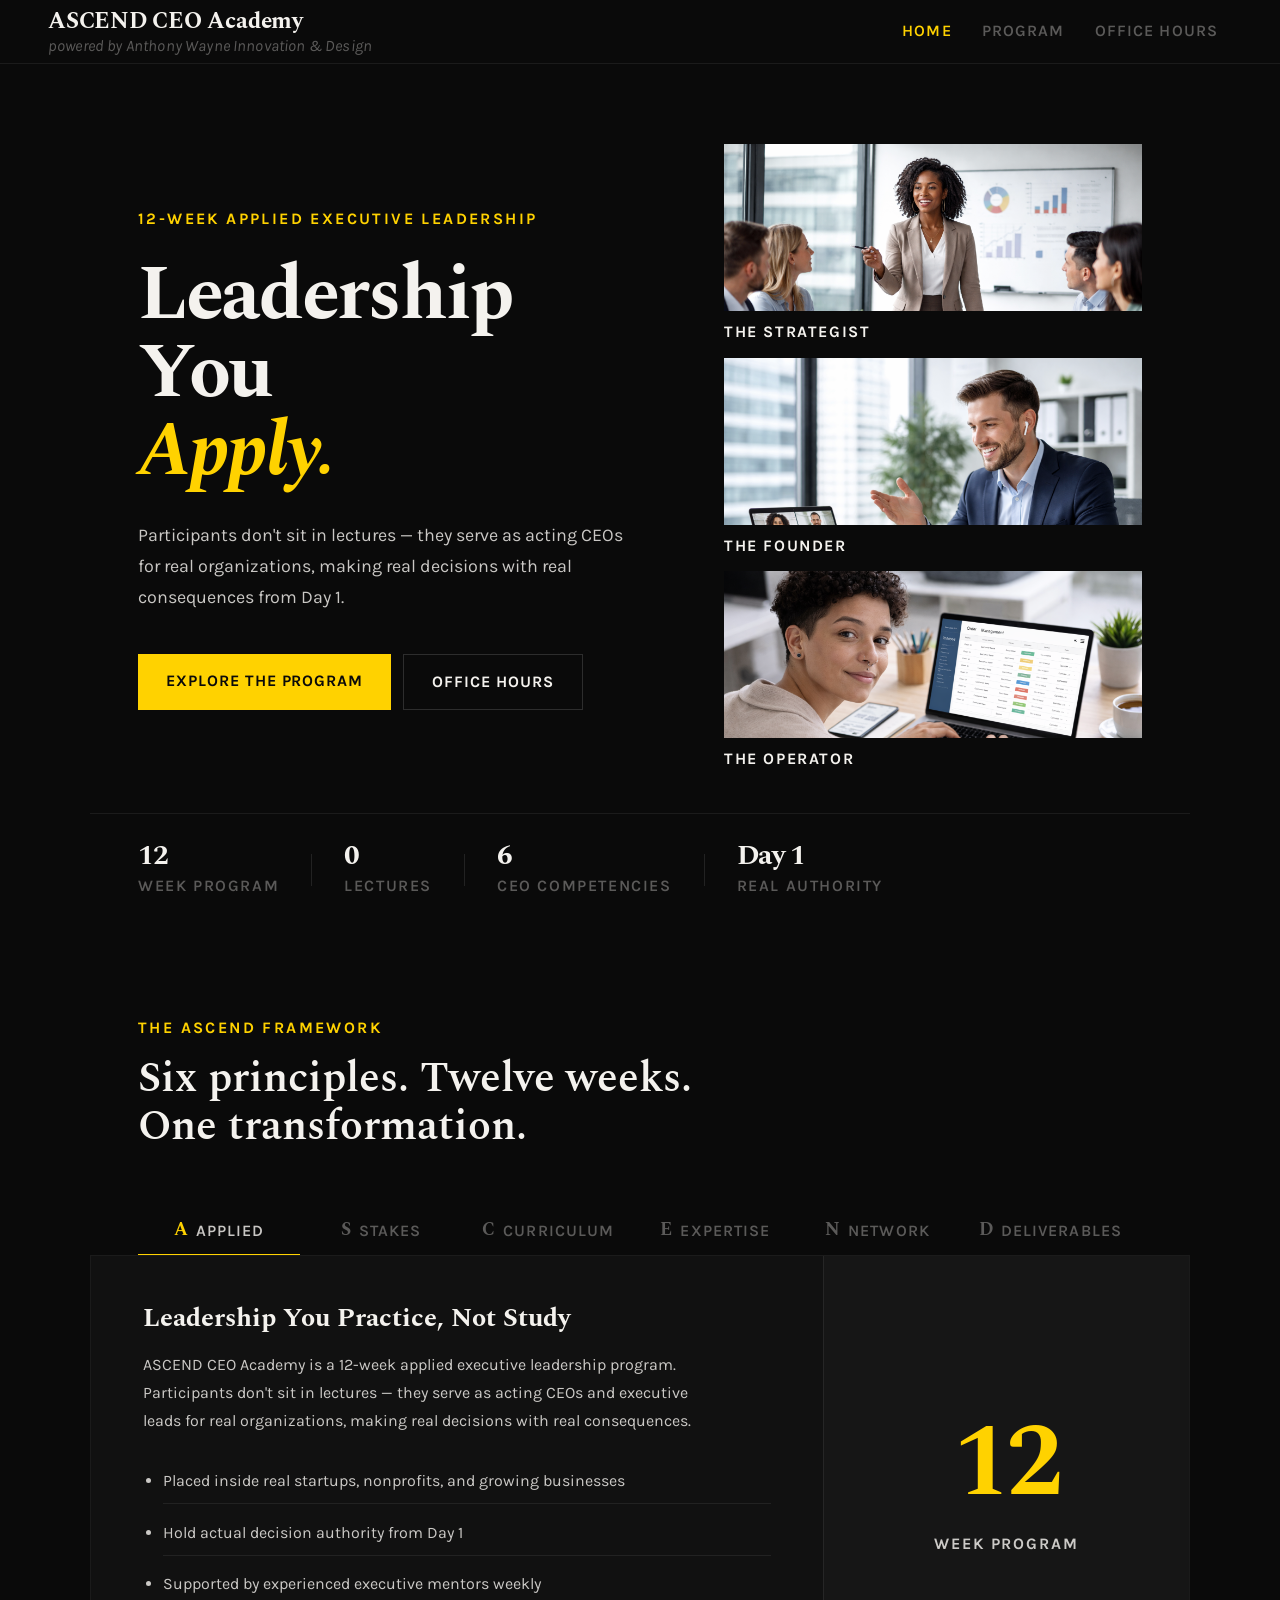
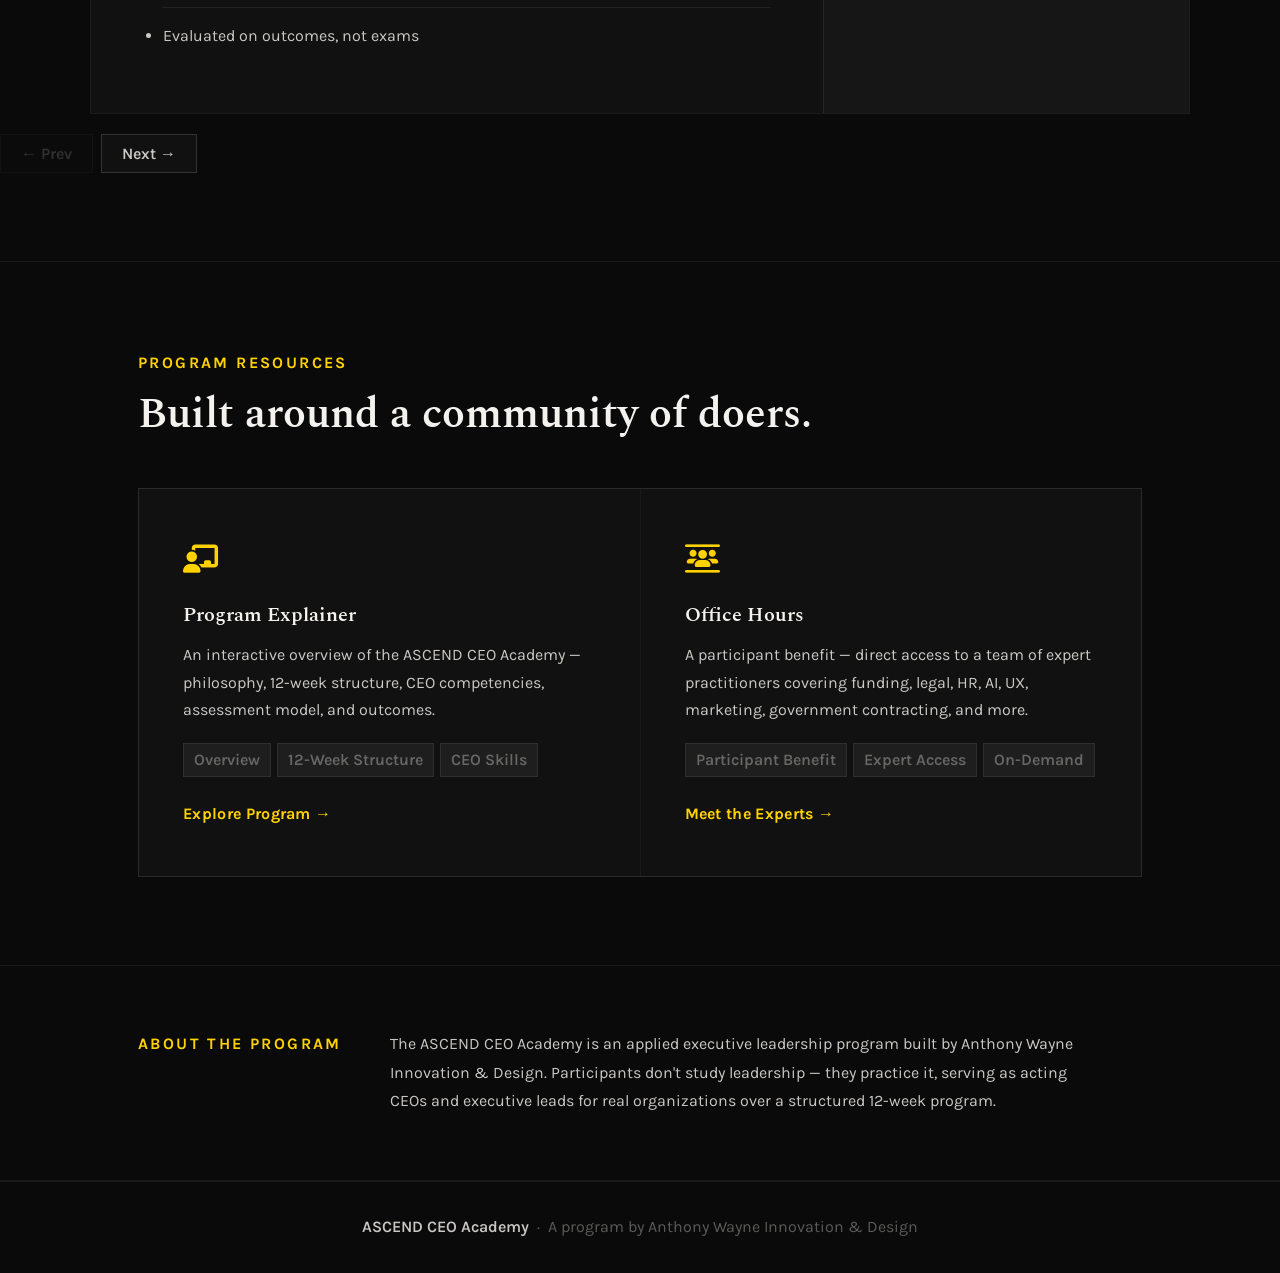
==== index.html @ 3a0d5fa0 "mobile fix" ====
<!DOCTYPE html>
<html lang="en">
<head>
  <meta charset="UTF-8" />
  <meta name="viewport" content="width=device-width, initial-scale=1.0" />
  <title>ASCEND CEO Academy</title>
  <link rel="stylesheet" href="style.css" />
  <link rel="stylesheet" href="https://cdnjs.cloudflare.com/ajax/libs/font-awesome/6.5.0/css/all.min.css" />
</head>
<body>

<header>
  <div class="header-brand">
    <a class="header-logo" href="index.html">ASCEND CEO Academy</a>
    <div class="header-subtitle">powered by Anthony Wayne Innovation &amp; Design</div>
  </div>
  <nav class="header-nav">
    <a href="index.html" class="header-link active">Home</a>
    <a href="CEO Academy Explainer.html" class="header-link">Program</a>
    <a href="CEO Academy Office Hours.html" class="header-link">Office Hours</a>
  </nav>
</header>

<!-- HERO -->
<section class="idx-hero">
  <div class="idx-hero-inner">
    <div class="idx-hero-left">
      <div class="eyebrow">12-Week Applied Executive Leadership</div>
      <h1>Leadership You<br><em>Apply.</em></h1>
      <p class="idx-hero-sub">Participants don't sit in lectures — they serve as acting CEOs for real organizations, making real decisions with real consequences from Day 1.</p>
      <div class="idx-hero-actions">
        <a href="CEO Academy Explainer.html" class="btn-primary">Explore the Program</a>
        <a href="CEO Academy Office Hours.html" class="btn-ghost">Office Hours</a>
      </div>
    </div>
    <div class="idx-hero-right">
      <div class="idx-thumb">
        <!-- local: woman leading meeting -->
        <img src="images/woman-leading-meeting.png" alt="Female CEO leading a meeting" style="object-position: center top;" />
        <span class="idx-thumb-label">The Strategist</span>
      </div>
      <div class="idx-thumb">
        <!-- local: male on conference call -->
        <img src="images/male-conference-call.png" alt="Male CEO on a conference call" style="object-position: center top;" />
        <span class="idx-thumb-label">The Founder</span>
      </div>
      <div class="idx-thumb">
        <!-- local: person working on computer -->
        <img src="images/person-working-on-computer.png" alt="CEO working on computer" style="object-position: center top;" />
        <span class="idx-thumb-label">The Operator</span>
      </div>
    </div>
  </div>
  <div class="idx-hero-stats">
    <div class="idx-stat"><span class="idx-stat-num">12</span><span class="idx-stat-label">Week Program</span></div>
    <div class="idx-stat-div"></div>
    <div class="idx-stat"><span class="idx-stat-num">0</span><span class="idx-stat-label">Lectures</span></div>
    <div class="idx-stat-div"></div>
    <div class="idx-stat"><span class="idx-stat-num">6</span><span class="idx-stat-label">CEO Competencies</span></div>
    <div class="idx-stat-div"></div>
    <div class="idx-stat"><span class="idx-stat-num">Day 1</span><span class="idx-stat-label">Real Authority</span></div>
  </div>
</section>

<!-- ASCEND -->
<section class="idx-ascend">
  <div class="idx-ascend-inner">

    <div class="idx-ascend-header">
      <div class="eyebrow">The ASCEND Framework</div>
      <h2>Six principles. Twelve weeks.<br>One transformation.</h2>
    </div>

  </div><!-- /idx-ascend-inner -->

  <div class="idx-slide-tabs">
    <button class="idx-tab active" onclick="goTo(0)"><span class="idx-tab-letter">A</span><span class="idx-tab-word">Applied</span></button>
    <button class="idx-tab" onclick="goTo(1)"><span class="idx-tab-letter">S</span><span class="idx-tab-word">Stakes</span></button>
    <button class="idx-tab" onclick="goTo(2)"><span class="idx-tab-letter">C</span><span class="idx-tab-word">Curriculum</span></button>
    <button class="idx-tab" onclick="goTo(3)"><span class="idx-tab-letter">E</span><span class="idx-tab-word">Expertise</span></button>
    <button class="idx-tab" onclick="goTo(4)"><span class="idx-tab-letter">N</span><span class="idx-tab-word">Network</span></button>
    <button class="idx-tab" onclick="goTo(5)"><span class="idx-tab-letter">D</span><span class="idx-tab-word">Deliverables</span></button>
  </div>

  <div id="slides">

      <div class="slide">
        <div class="slide-body">
          <div class="slide-text">
            <h3>Leadership You Practice, Not Study</h3>
            <p>ASCEND CEO Academy is a 12-week applied executive leadership program. Participants don't sit in lectures — they serve as acting CEOs and executive leads for real organizations, making real decisions with real consequences.</p>
            <ul>
              <li>Placed inside real startups, nonprofits, and growing businesses</li>
              <li>Hold actual decision authority from Day 1</li>
              <li>Supported by experienced executive mentors weekly</li>
              <li>Evaluated on outcomes, not exams</li>
            </ul>
          </div>
          <div class="slide-callout">
            <div class="slide-big-num">12</div>
            <div class="slide-big-label">Week Program</div>
          </div>
        </div>
      </div>

      <div class="slide">
        <div class="slide-body">
          <div class="slide-text">
            <h3>The Gap Between MBA and the CEO Chair</h3>
            <p>Traditional programs teach frameworks, cases, and analysis. None of that prepares you for the moment you're sitting across from a struggling team member, an unhappy investor, or a decision that has no right answer.</p>
            <ul>
              <li>Case studies don't build judgment — experience does</li>
              <li>Most executives get their first real leadership experience too late</li>
              <li>Simulated authority teaches nothing about accountability</li>
              <li>ASCEND closes the gap with structured, real-world exposure</li>
            </ul>
          </div>
          <div class="slide-callout">
            <div class="slide-big-num">0</div>
            <div class="slide-big-label">Lectures.<br>100% Experience.</div>
          </div>
        </div>
      </div>

      <div class="slide">
        <div class="slide-body">
          <div class="slide-text">
            <h3>Three Phases, One Transformation</h3>
            <p>The program moves participants from preparation through active leadership to final reflection — with a consistent weekly rhythm that converts daily experience into lasting skill.</p>
            <ul>
              <li><strong>Week 1 — Bootcamp:</strong> Mindset reset, team formation, placement prep</li>
              <li><strong>Weeks 2–11 — CEO Placement:</strong> Lead your organization. Reflect every Friday. Meet your mentor every Monday.</li>
              <li><strong>Week 12 — Closing:</strong> Executive portfolio, final presentation, program debrief</li>
            </ul>
          </div>
          <div class="slide-callout">
            <div class="slide-big-num">3</div>
            <div class="slide-big-label">Phases of<br>Leadership</div>
          </div>
        </div>
      </div>

      <div class="slide">
        <div class="slide-body">
          <div class="slide-text">
            <h3>Six CEO Competencies, Built Through Action</h3>
            <p>Participants are coached and evaluated across the six capabilities that define effective executive leadership — none of which can be learned from a textbook alone.</p>
            <ul>
              <li>Strategic thinking &amp; resource allocation</li>
              <li>Decision-making under uncertainty</li>
              <li>Organizational leadership &amp; team building</li>
              <li>Executive communication &amp; presence</li>
              <li>Operational awareness &amp; financial literacy</li>
              <li>Self-leadership, reflection &amp; coachability</li>
            </ul>
          </div>
          <div class="slide-callout">
            <div class="slide-big-num">6</div>
            <div class="slide-big-label">Core CEO<br>Competencies</div>
          </div>
        </div>
      </div>

      <div class="slide">
        <div class="slide-body">
          <div class="slide-text">
            <h3>Every Participant Has an Expert in Their Corner</h3>
            <p>ASCEND pairs every participant with an experienced executive mentor — and backs that with on-demand Office Hours access to a full team of specialists covering funding, legal, HR, AI, government contracting, and more.</p>
            <ul>
              <li>Weekly one-on-one sessions with a dedicated executive mentor</li>
              <li>On-demand Office Hours with specialists across 12+ disciplines</li>
              <li>Mentors guide thinking — they don't run the company for you</li>
              <li>Relationships that extend well beyond the 12-week program</li>
            </ul>
          </div>
          <div class="slide-callout">
            <div class="slide-big-num">12+</div>
            <div class="slide-big-label">Expert<br>Disciplines</div>
          </div>
        </div>
      </div>

      <div class="slide">
        <div class="slide-body">
          <div class="slide-text">
            <h3>Real Experience. Real Proof. Real Network.</h3>
            <p>ASCEND graduates don't leave with a certificate — they leave with a documented record of executive decisions made, outcomes driven, and hard lessons learned from leading under real pressure.</p>
            <ul>
              <li>CEO Leadership Portfolio with documented decisions and outcomes</li>
              <li>Executive presentation: what they inherited, changed, and learned</li>
              <li>For startup-track participants: validated concept and launch roadmap</li>
              <li>A personal leadership framework built from real experience</li>
            </ul>
          </div>
          <div class="slide-callout">
            <div class="slide-big-num">Day 1</div>
            <div class="slide-big-label">Real Authority</div>
          </div>
        </div>
      </div>

    </div>

    <div class="idx-slide-nav">
      <button id="prev-btn" onclick="changeSlide(-1)">← Prev</button>
      <button id="next-btn" onclick="changeSlide(1)">Next →</button>
    </div>

  </div>
</section>

<!-- RESOURCES -->
<section class="idx-resources">
  <div class="idx-resources-inner">

    <div class="idx-resources-header">
      <div class="eyebrow">Program Resources</div>
      <h2>Built around a community of doers.</h2>
    </div>

    <div class="idx-cards">
      <a href="CEO Academy Explainer.html" class="idx-card">
        <div class="idx-card-icon"><i class="fa-solid fa-chalkboard-user"></i></div>
        <h3>Program Explainer</h3>
        <p>An interactive overview of the ASCEND CEO Academy — philosophy, 12-week structure, CEO competencies, assessment model, and outcomes.</p>
        <div class="idx-card-tags">
          <span>Overview</span><span>12-Week Structure</span><span>CEO Skills</span>
        </div>
        <div class="idx-card-cta">Explore Program →</div>
      </a>

      <a href="CEO Academy Office Hours.html" class="idx-card">
        <div class="idx-card-icon"><i class="fa-solid fa-users-between-lines"></i></div>
        <h3>Office Hours</h3>
        <p>A participant benefit — direct access to a team of expert practitioners covering funding, legal, HR, AI, UX, marketing, government contracting, and more.</p>
        <div class="idx-card-tags">
          <span>Participant Benefit</span><span>Expert Access</span><span>On-Demand</span>
        </div>
        <div class="idx-card-cta">Meet the Experts →</div>
      </a>
    </div>

  </div>
</section>

<!-- ABOUT STRIP -->
<section class="idx-about">
  <div class="idx-about-inner">
    <div class="eyebrow">About the Program</div>
    <p>The ASCEND CEO Academy is an applied executive leadership program built by Anthony Wayne Innovation &amp; Design. Participants don't study leadership — they practice it, serving as acting CEOs and executive leads for real organizations over a structured 12-week program.</p>
  </div>
</section>

<footer>
  <strong>ASCEND CEO Academy</strong> &nbsp;·&nbsp; A program by Anthony Wayne Innovation &amp; Design
</footer>

<script>
  var current = 0;
  var slides = document.querySelectorAll('.slide');
  var tabs   = document.querySelectorAll('.idx-tab');

  function goTo(n) {
    slides[current].style.display = 'none';
    tabs[current].classList.remove('active');
    current = n;
    slides[current].style.display = 'block';
    tabs[current].classList.add('active');
    document.getElementById('prev-btn').disabled = current === 0;
    document.getElementById('next-btn').disabled = current === slides.length - 1;
  }

  function changeSlide(dir) {
    var next = current + dir;
    if (next >= 0 && next < slides.length) goTo(next);
  }

  slides.forEach(function(s, i) { s.style.display = i === 0 ? 'block' : 'none'; });
  document.getElementById('prev-btn').disabled = true;

  document.addEventListener('keydown', function(e) {
    if (e.key === 'ArrowRight') changeSlide(1);
    if (e.key === 'ArrowLeft')  changeSlide(-1);
  });
</script>
</body>
</html>
---- style.css ----
@import url('https://fonts.googleapis.com/css2?family=Spectral:ital,wght@0,300;0,400;0,500;0,600;0,700;0,800;1,300;1,400;1,500;1,600;1,700;1,800&family=Karla:ital,wght@0,300;0,400;0,500;0,600;0,700;0,800;1,300;1,400;1,500;1,600;1,700;1,800&display=swap');

/* ─── RESET ─── */
*, *::before, *::after { box-sizing: border-box; margin: 0; padding: 0; }

/* ─── TOKENS ─── */
:root {
  --bg:            #0a0a0a;
  --surface:       #111111;
  --surface-2:     #161616;
  --surface-3:     #1e1e1e;
  --border:        rgba(255,255,255,0.07);
  --border-strong: rgba(255,255,255,0.14);
  --text:          #f4f2ee;
  --text-sec:      rgba(244,242,238,0.82);
  --text-dim:      rgba(244,242,238,0.35);
  --accent:        #FFD200;
  --accent-dim:    rgba(255,210,0,0.12);
  --accent-border: rgba(255,210,0,0.32);
  --max:           1100px;
  --pad:           48px;
}

/* ─── BASE ─── */
html { scroll-behavior: smooth; }

body {
  font-family: 'Karla', sans-serif;
  background: var(--bg);
  color: var(--text);
  font-size: 17px;
  line-height: 1.65;
  -webkit-font-smoothing: antialiased;
}

h1, h2, h3, h4, h5, h6 {
  font-family: 'Spectral', serif;
  font-weight: 600;
  line-height: 1.2;
  color: var(--text);
}

h1 { font-size: clamp(2.4rem, 6vw, 4.5rem); font-weight: 700; }
h2 { font-size: clamp(1.7rem, 3.5vw, 2.6rem); font-weight: 600; }
h3 { font-size: clamp(1rem, 2vw, 1.2rem); font-weight: 600; }

p  { color: var(--text-sec); line-height: 1.75; }
em { font-style: italic; }

a  { color: var(--accent); text-decoration: none; }
a:hover { text-decoration: underline; }

strong { color: var(--text); font-weight: 700; }

ul { padding-left: 1.25rem; }
li { color: var(--text-sec); margin-bottom: 0.4rem; line-height: 1.65; }

hr {
  border: none;
  border-top: 1px solid var(--border);
  margin: 48px 0;
}

/* ─── HEADER ─── */
header {
  background: var(--bg);
  border-bottom: 1px solid var(--border);
  padding: 0 var(--pad);
  height: 64px;
  display: flex;
  align-items: center;
  justify-content: space-between;
  position: sticky;
  top: 0;
  z-index: 100;
  gap: 32px;
}

.header-brand {
  display: flex;
  flex-direction: column;
  gap: 3px;
  text-decoration: none;
}

.header-logo {
  font-family: 'Spectral', serif;
  font-size: 1.45rem;
  font-weight: 700;
  color: var(--text);
  text-decoration: none;
  letter-spacing: -0.01em;
  line-height: 1.1;
}

.header-logo:hover { color: var(--text); text-decoration: none; }

.header-subtitle {
  font-size: 1rem;
  font-weight: 400;
  font-style: italic;
  letter-spacing: 0.01em;
  color: var(--text-dim);
  line-height: 1;
}

.header-nav {
  display: flex;
  align-items: center;
  gap: 2px;
}

.header-link {
  font-family: 'Karla', sans-serif;
  font-size: 1rem;
  font-weight: 600;
  letter-spacing: 0.07em;
  text-transform: uppercase;
  color: var(--text-dim);
  padding: 8px 14px;
  
  text-decoration: none;
  transition: color 0.2s, background 0.2s;
  white-space: nowrap;
}

.header-link:hover { color: var(--text); background: var(--surface); text-decoration: none; }
.header-link.active { color: var(--accent); }

/* ─── PAGE HERO (Explainer) ─── */
.page-hero {
  border-bottom: 1px solid var(--border);
  padding: 80px var(--pad) 72px;
  position: relative;
  overflow: hidden;
}

.page-hero::before {
  content: '';
  position: absolute;
  inset: 0;
  background: radial-gradient(ellipse 60% 80% at 0% 50%, rgba(255,210,0,0.04) 0%, transparent 70%);
  pointer-events: none;
}

.page-hero-inner {
  max-width: var(--max);
  margin: 0 auto;
  position: relative;
  z-index: 1;
}

.page-hero .eyebrow { margin-bottom: 20px; }

.page-hero h1 {
  font-size: clamp(2.6rem, 6vw, 4.8rem);
  font-weight: 700;
  line-height: 1.08;
  margin-bottom: 24px;
  letter-spacing: -0.02em;
}

.page-hero h1 em {
  font-style: italic;
  color: var(--accent);
}

.page-hero .hero-sub {
  font-size: 1.08rem;
  color: var(--text-sec);
  max-width: 580px;
  line-height: 1.75;
  margin-bottom: 48px;
}

.hero-stats {
  display: flex;
  gap: 40px;
  flex-wrap: wrap;
}

.hero-stat {
  display: flex;
  flex-direction: column;
  gap: 4px;
}

.stat-num {
  font-family: 'Spectral', serif;
  font-size: 2.4rem;
  font-weight: 700;
  color: var(--text);
  line-height: 1;
  letter-spacing: -0.02em;
}

.stat-label {
  font-size: 1rem;
  font-weight: 700;
  letter-spacing: 0.1em;
  text-transform: uppercase;
  color: var(--text-dim);
}

/* ─── HERO ─── */
.hero {
  background: var(--bg);
  border-bottom: 1px solid var(--border);
  padding: 100px var(--pad) 80px;
  text-align: center;
  position: relative;
  overflow: hidden;
}

.hero::before {
  content: '';
  position: absolute;
  inset: 0;
  background: radial-gradient(ellipse 70% 50% at 50% 0%, rgba(255,210,0,0.05) 0%, transparent 70%);
  pointer-events: none;
}

.hero h1 span,
header h1 span { color: var(--accent); }

.hero-badge {
  display: inline-block;
  font-size: 1rem;
  font-weight: 700;
  letter-spacing: 0.12em;
  text-transform: uppercase;
  color: var(--accent);
  border: 1px solid var(--accent-border);
  background: var(--accent-dim);
  padding: 6px 18px;
  
  margin-bottom: 32px;
  position: relative;
  z-index: 1;
}

.hero h1 { position: relative; z-index: 1; margin-bottom: 8px; }

.hero > p:not(.hero-sub) {
  font-size: 1rem;
  letter-spacing: 0.14em;
  text-transform: uppercase;
  color: var(--text-dim);
  margin-bottom: 16px;
  position: relative;
  z-index: 1;
}

.hero-sub {
  font-size: 1.1rem;
  color: var(--text-sec);
  max-width: 660px;
  margin: 0 auto;
  line-height: 1.75;
  position: relative;
  z-index: 1;
}

/* ─── INDEX — HERO ─── */
.idx-hero {
  min-height: calc(100vh - 64px);
  background: var(--bg);
  display: flex;
  flex-direction: column;
  overflow: hidden;
}

.idx-hero-inner {
  flex: 1;
  max-width: var(--max);
  margin: 0 auto;
  width: 100%;
  padding: 80px var(--pad) 40px;
  display: grid;
  grid-template-columns: 52% 1fr;
  gap: 64px;
  align-items: center;
}

.idx-hero-left {
  display: flex;
  flex-direction: column;
  justify-content: center;
}

.idx-hero-left .eyebrow { margin-bottom: 24px; }

.idx-hero-left h1 {
  font-size: clamp(2.8rem, 6vw, 5.5rem);
  font-weight: 700;
  line-height: 1.02;
  letter-spacing: -0.03em;
  margin-bottom: 28px;
}

.idx-hero-left h1 em {
  font-style: italic;
  color: var(--accent);
}

.idx-hero-sub {
  font-size: 1.12rem;
  color: var(--text-sec);
  max-width: 500px;
  line-height: 1.75;
  margin-bottom: 40px;
}

.idx-hero-actions {
  display: flex;
  gap: 12px;
  flex-wrap: wrap;
}

/* — Three horizontal stacked thumbnails — */
.idx-hero-right {
  display: flex;
  flex-direction: column;
  gap: 12px;
  justify-content: center;
}

.idx-thumb {
  display: flex;
  flex-direction: column;
  gap: 8px;
  overflow: hidden;
  
}

.idx-thumb img {
  width: 100%;
  aspect-ratio: 5 / 2;
  object-fit: cover;
  object-position: center center;
  
  filter: grayscale(12%);
  display: block;
  transition: filter 0.35s, transform 0.35s;
}

.idx-thumb:hover img {
  filter: grayscale(0%);
  transform: scale(1.025);
}

.idx-thumb-label {
  font-family: 'Karla', sans-serif;
  font-size: 1rem;
  font-weight: 700;
  letter-spacing: 0.1em;
  text-transform: uppercase;
  color: var(--text);
}

.btn-primary {
  display: inline-block;
  font-family: 'Karla', sans-serif;
  font-size: 1rem;
  font-weight: 700;
  letter-spacing: 0.06em;
  text-transform: uppercase;
  background: var(--accent);
  color: #0a0a0a;
  padding: 14px 28px;
  
  text-decoration: none;
  transition: opacity 0.2s, transform 0.2s;
}

.btn-primary:hover { opacity: 0.88; transform: translateY(-1px); text-decoration: none; }

.btn-ghost {
  display: inline-block;
  font-family: 'Karla', sans-serif;
  font-size: 1rem;
  font-weight: 700;
  letter-spacing: 0.06em;
  text-transform: uppercase;
  background: transparent;
  color: var(--text);
  border: 1px solid var(--border-strong);
  padding: 14px 28px;
  
  text-decoration: none;
  transition: border-color 0.2s, color 0.2s;
}

.btn-ghost:hover { border-color: var(--accent-border); color: var(--accent); text-decoration: none; }

.idx-hero-stats {
  max-width: var(--max);
  margin: 0 auto;
  padding: 28px var(--pad);
  width: 100%;
  display: flex;
  align-items: center;
  gap: 32px;
  border-top: 1px solid var(--border);
}

.idx-stat {
  display: flex;
  flex-direction: column;
  gap: 3px;
}

.idx-stat-num {
  font-family: 'Spectral', serif;
  font-size: 1.75rem;
  font-weight: 700;
  color: var(--text);
  line-height: 1;
  letter-spacing: -0.02em;
}

.idx-stat-label {
  font-size: 1rem;
  font-weight: 600;
  letter-spacing: 0.1em;
  text-transform: uppercase;
  color: var(--text-dim);
}

.idx-stat-div {
  width: 1px;
  height: 32px;
  background: rgba(255,255,255,0.1);
  flex-shrink: 0;
}

/* ─── INDEX — ASCEND SECTION ─── */
.idx-ascend {
  border-bottom: 1px solid var(--border);
  padding-bottom: 88px;
}

.idx-ascend-inner {
  max-width: var(--max);
  margin: 0 auto;
  padding: 88px var(--pad) 0;
}

.idx-slide-tabs {
  max-width: var(--max);
  margin: 0 auto;
  padding: 0 var(--pad);
}

.idx-ascend-header {
  margin-bottom: 56px;
}

.idx-ascend-header h2 {
  margin-top: 14px;
  line-height: 1.15;
}

.idx-slide-tabs {
  display: flex;
  border-bottom: 1px solid var(--border);
  margin-bottom: 0;
  overflow-x: auto;
  scrollbar-width: none;
}

.idx-slide-tabs::-webkit-scrollbar { display: none; }

.idx-tab {
  background: none;
  border: none;
  border-bottom: 2px solid transparent;
  margin-bottom: -1px;
  padding: 14px 20px;
  cursor: pointer;
  display: flex;
  align-items: center;
  gap: 8px;
  transition: all 0.2s;
  white-space: nowrap;
  flex: 1;
  justify-content: center;
}

.idx-tab-letter {
  font-family: 'Spectral', serif;
  font-size: 1.15rem;
  font-weight: 700;
  color: var(--text-dim);
  line-height: 1;
  transition: color 0.2s;
}

.idx-tab-word {
  font-family: 'Karla', sans-serif;
  font-size: 1rem;
  font-weight: 600;
  letter-spacing: 0.07em;
  text-transform: uppercase;
  color: var(--text-dim);
  transition: color 0.2s;
}

.idx-tab:hover .idx-tab-letter,
.idx-tab:hover .idx-tab-word { color: var(--text); }

.idx-tab.active { border-bottom-color: var(--accent); }
.idx-tab.active .idx-tab-letter { color: var(--accent); }
.idx-tab.active .idx-tab-word   { color: var(--text-sec); }

#slides { max-width: var(--max); margin: 0 auto; border: 1px solid var(--border); border-top: none; overflow: hidden; }

.slide { display: none; }

.slide-body {
  display: grid;
  grid-template-columns: 2fr 1fr;
  min-height: 320px;
}

.slide-text {
  padding: 48px 52px;
  background: var(--surface);
}

.slide-text h3 {
  font-size: clamp(1.2rem, 2.5vw, 1.6rem);
  margin-bottom: 16px;
  font-weight: 700;
}

.slide-text p {
  font-size: 1rem;
  margin-bottom: 24px;
  max-width: 560px;
  line-height: 1.75;
}

.slide-text ul  { margin: 0; display: flex; flex-direction: column; }
.slide-text li  { font-size: 1rem; padding: 9px 0; border-bottom: 1px solid var(--border); }
.slide-text li:last-child { border-bottom: none; }

.slide-callout {
  background: var(--surface-2);
  border-left: 1px solid var(--border);
  display: flex;
  flex-direction: column;
  align-items: center;
  justify-content: center;
  padding: 40px 32px;
  text-align: center;
}

.slide-big-num {
  font-family: 'Spectral', serif;
  font-size: clamp(4rem, 8vw, 8rem);
  font-weight: 700;
  color: var(--accent);
  line-height: 1;
  letter-spacing: -0.03em;
  margin-bottom: 16px;
}

.slide-big-label {
  font-size: 1rem;
  font-weight: 700;
  letter-spacing: 0.12em;
  text-transform: uppercase;
  color: var(--text-sec);
  line-height: 1.5;
}

.idx-slide-nav {
  display: flex;
  gap: 8px;
  padding: 20px 0 0;
}

.idx-slide-nav button {
  background: var(--surface);
  border: 1px solid var(--border-strong);
  color: var(--text-sec);
  font-family: 'Karla', sans-serif;
  font-size: 1rem;
  font-weight: 600;
  padding: 9px 20px;
  
  cursor: pointer;
  transition: all 0.2s;
}

.idx-slide-nav button:hover:not(:disabled) { border-color: var(--accent-border); color: var(--accent); }
.idx-slide-nav button:disabled { opacity: 0.2; cursor: default; }

/* ─── INDEX — RESOURCES ─── */
.idx-resources { border-bottom: 1px solid var(--border); }

.idx-resources-inner {
  max-width: var(--max);
  margin: 0 auto;
  padding: 88px var(--pad);
}

.idx-resources-header { margin-bottom: 48px; }
.idx-resources-header h2 { margin-top: 14px; }

.idx-cards {
  display: grid;
  grid-template-columns: 1fr 1fr;
  gap: 1px;
  background: var(--border);
  border: 1px solid var(--border);
  overflow: hidden;
}

.idx-card {
  background: var(--surface);
  padding: 48px 44px;
  display: flex;
  flex-direction: column;
  gap: 0;
  text-decoration: none;
  color: var(--text);
  transition: background 0.2s;
}

.idx-card:hover { background: var(--surface-2); text-decoration: none; }

.idx-card-icon { font-size: 1.75rem; margin-bottom: 20px; color: var(--accent); }
.idx-card h3   { font-size: 1.25rem; margin-bottom: 14px; }
.idx-card p    { font-size: 1rem; line-height: 1.7; margin-bottom: 20px; flex: 1; }

.idx-card-tags {
  display: flex;
  flex-wrap: wrap;
  gap: 6px;
  margin-bottom: 24px;
}

.idx-card-tags span {
  font-size: 1rem;
  font-weight: 600;
  padding: 3px 10px;
  background: var(--surface-3);
  border: 1px solid var(--border);
  color: var(--text-dim);
}

.idx-card-cta {
  font-size: 1rem;
  font-weight: 700;
  color: var(--accent);
  letter-spacing: 0.02em;
}

/* ─── INDEX — ABOUT ─── */
.idx-about { border-bottom: 1px solid var(--border); }

.idx-about-inner {
  max-width: var(--max);
  margin: 0 auto;
  padding: 64px var(--pad);
  display: flex;
  align-items: baseline;
  gap: 48px;
}

.idx-about-inner .eyebrow { white-space: nowrap; flex-shrink: 0; }
.idx-about-inner p { font-size: 1rem; max-width: 700px; line-height: 1.8; }

/* ─── MARQUEE ─── */
.marquee-wrap {
  margin-top: 56px;
  overflow: hidden;
  display: flex;
  flex-direction: column;
  gap: 12px;
  position: relative;
  z-index: 1;
}

.marquee-row {
  display: flex;
  gap: 10px;
  width: max-content;
}

.marquee-row.left  { animation: marquee-left  60s linear infinite; }
.marquee-row.right { animation: marquee-right 72s linear infinite; }

@keyframes marquee-left  { from { transform: translateX(0); }    to { transform: translateX(-50%); } }
@keyframes marquee-right { from { transform: translateX(-50%); } to { transform: translateX(0); }    }

.marquee-item {
  display: flex;
  align-items: center;
  gap: 8px;
  background: var(--surface-2);
  border: 1px solid var(--border);
  padding: 8px 18px;
  
  white-space: nowrap;
  font-size: 1rem;
  font-weight: 500;
  color: var(--text-sec);
}

.m-dot {
  width: 6px;
  height: 6px;
  
  background: var(--accent);
  flex-shrink: 0;
  opacity: 0.7;
}

.m-icon { font-size: 1rem; }

/* ─── OFFICE HOURS / EXPLAINER NAV ─── */
.nav {
  position: sticky;
  top: 64px;
  z-index: 90;
  background: rgba(10,10,10,0.95);
  backdrop-filter: blur(16px);
  border-bottom: 1px solid var(--border);
}

.nav-inner {
  max-width: var(--max);
  margin: 0 auto;
  padding: 0 var(--pad);
  display: flex;
  gap: 2px;
  overflow-x: auto;
  scrollbar-width: none;
}

.nav-inner::-webkit-scrollbar { display: none; }

.nav-btn {
  background: none;
  border: none;
  border-bottom: 2px solid transparent;
  color: var(--text-dim);
  font-family: 'Karla', sans-serif;
  font-size: 1rem;
  font-weight: 500;
  padding: 18px 22px;
  cursor: pointer;
  white-space: nowrap;
  transition: color 0.2s, border-color 0.2s;
}

.nav-btn:hover { color: var(--text); }
.nav-btn.active { color: var(--accent); border-bottom-color: var(--accent); }

/* ─── SECTIONS (office hours / explainer) ─── */
.section        { display: none; padding: 88px var(--pad); max-width: var(--max); margin: 0 auto; }
.section.active { display: block; }

.section-header       { max-width: 680px; margin-bottom: 56px; }
.section-header h2    { margin-bottom: 16px; }
.section-header p     { font-size: 1.02rem; }

.eyebrow {
  font-size: 1rem;
  font-weight: 700;
  letter-spacing: 0.15em;
  text-transform: uppercase;
  color: var(--accent);
  margin-bottom: 14px;
}

/* ─── HOW GRID ─── */
.how-grid {
  display: grid;
  grid-template-columns: repeat(auto-fit, minmax(230px, 1fr));
  gap: 1px;
  background: var(--border);
  border: 1px solid var(--border);
  
  overflow: hidden;
  margin-bottom: 80px;
}

.how-card         { background: var(--surface); padding: 40px 36px; }
.how-step         { font-family: 'Spectral', serif; font-size: 4rem; font-weight: 700; color: var(--accent); opacity: 0.25; line-height: 1; margin-bottom: 14px; }
.how-card .icon   { font-size: 1.75rem; margin-bottom: 14px; color: var(--accent); }
.how-card h3      { margin-bottom: 10px; }
.how-card p       { font-size: 1rem; }
.outcomes-grid { grid-template-columns: repeat(3, 1fr); }
.outcomes-grid .how-card .icon { color: var(--accent); }


/* ─── FORMAT ROW ─── */
.format-row {
  display: grid;
  grid-template-columns: 1fr 1fr;
  gap: 1px;
  background: var(--border);
  border: 1px solid var(--border);
  
  overflow: hidden;
  margin-bottom: 48px;
}

.format-box        { background: var(--surface); padding: 40px 36px; }
.format-box h3     { margin-bottom: 12px; }
.format-box > p    { font-size: 1rem; margin-bottom: 20px; }

.tag-row { display: flex; flex-wrap: wrap; gap: 8px; }

.tag {
  font-size: 1rem;
  font-weight: 600;
  padding: 4px 12px;
  
}

.tag.blue  { background: rgba(90,174,255,0.1);  color: #82c4ff; border: 1px solid rgba(90,174,255,0.18); }
.tag.green { background: rgba(74,222,128,0.1);  color: #6ee7a0; border: 1px solid rgba(74,222,128,0.18); }

/* ─── BLOCKQUOTE ─── */
blockquote {
  margin-top: 48px;
  border-left: 2px solid var(--accent);
  padding: 32px 44px;
  background: var(--surface);
}

blockquote p {
  font-family: 'Spectral', serif;
  font-size: 1.25rem;
  font-style: italic;
  color: var(--text);
  line-height: 1.65;
  max-width: 700px;
  margin-bottom: 16px;
}

blockquote cite {
  display: block;
  font-family: 'Karla', sans-serif;
  font-size: 0.85rem;
  font-style: normal;
  font-weight: 600;
  letter-spacing: 0.1em;
  text-transform: uppercase;
  color: var(--text-dim);
}

/* ─── TOPICS FILTER ─── */
.topics-filter {
  display: flex;
  flex-wrap: nowrap;
  gap: 8px;
  margin-bottom: 40px;
  overflow-x: auto;
  padding-bottom: 4px;
}
.topics-filter::-webkit-scrollbar { display: none; }

.filter-btn {
  background: none;
  border: 1px solid var(--border-strong);
  
  color: var(--text-dim);
  font-family: 'Karla', sans-serif;
  font-size: 1rem;
  font-weight: 500;
  padding: 9px 18px;
  cursor: pointer;
  transition: all 0.2s;
}

.filter-btn:hover { border-color: var(--accent-border); color: var(--text); }
.filter-btn.active { background: var(--accent-dim); border-color: var(--accent-border); color: var(--accent); }

/* ─── TOPICS GRID ─── */
.topics-grid {
  display: grid;
  grid-template-columns: repeat(2, 1fr);
  gap: 1px;
  background: var(--border);
  border: 1px solid var(--border);
  overflow: hidden;
}

.topics-grid .topic-card:only-child,
.topics-grid .topic-card:nth-child(odd):last-child,
.topics-grid .topic-card.solo {
  grid-column: 1 / -1;
}

.topic-card        { background: var(--surface); padding: 28px; cursor: pointer; transition: background 0.2s; }
.topic-card:hover  { background: var(--surface-2); }
.topic-card.open   { background: var(--surface-3); }
.topic-card.hidden { display: none; }

.topic-head        { display: flex; align-items: center; gap: 12px; margin-bottom: 10px; }
.topic-icon        { font-size: 1.35rem; color: var(--accent); }
.topic-head h3     { font-size: 1rem; margin: 0; }
.topic-card > p    { font-size: 1rem; }

.topic-examples {
  display: none;
  margin-top: 18px;
  padding-top: 18px;
  border-top: 1px solid var(--border);
}

.topic-card.open .topic-examples { display: block; }

.topic-examples > p {
  font-size: 1rem;
  font-weight: 700;
  letter-spacing: 0.12em;
  text-transform: uppercase;
  color: var(--accent);
  margin-bottom: 10px;
}

.topic-examples li { font-size: 1rem; }

/* ─── TEAM GRID ─── */
.team-grid {
  display: grid;
  grid-template-columns: repeat(auto-fill, minmax(270px, 1fr));
  gap: 1px;
  background: var(--border);
  border: 1px solid var(--border);
  
  overflow: hidden;
}

.member-card       { background: var(--surface); padding: 36px 32px; transition: background 0.2s; }
.member-card:hover { background: var(--surface-2); }

.member-avatar {
  width: 50px;
  height: 50px;
  
  background: var(--surface-3);
  border: 1px solid var(--border-strong);
  display: flex;
  align-items: center;
  justify-content: center;
  font-family: 'Spectral', serif;
  font-size: 1rem;
  font-weight: 700;
  color: var(--text);
  margin-bottom: 18px;
}

.member-card h3  { font-size: 1.02rem; margin-bottom: 4px; }

.member-role {
  font-size: 1rem;
  font-weight: 600;
  color: var(--accent);
  margin-bottom: 12px;
}

.member-card p   { font-size: 1rem; margin-bottom: 16px; }
.member-tags     { display: flex; flex-wrap: wrap; gap: 6px; }

.member-tag {
  font-size: 1rem;
  font-weight: 600;
  padding: 3px 10px;
  background: var(--surface-3);
  border: 1px solid var(--border);
  
  color: var(--text-sec);
}

/* ─── PILOT BANNER ─── */
.pilot-banner {
  display: flex;
  align-items: flex-start;
  gap: 32px;
  background: var(--surface);
  border: 1px solid var(--border);
  border-left: 2px solid var(--accent);
  
  padding: 48px 52px;
  margin-bottom: 80px;
}

.pilot-icon    { font-size: 2.25rem; flex-shrink: 0; margin-top: 4px; color: var(--accent); }
.pilot-text h2 { margin-bottom: 12px; }
.pilot-text p  { font-size: 1rem; }

/* ─── STEPS ─── */
.steps-grid {
  display: flex;
  flex-direction: column;
  gap: 1px;
  background: var(--border);
  border: 1px solid var(--border);
  
  overflow: hidden;
}

.step        { display: flex; align-items: flex-start; gap: 36px; background: var(--surface); padding: 36px 44px; transition: background 0.2s; }
.step:hover  { background: var(--surface-2); }
.step-num    { font-family: 'Spectral', serif; font-size: 2.25rem; font-weight: 700; color: var(--accent); opacity: 1; line-height: 1; min-width: 36px; flex-shrink: 0; }
.step h3     { margin-bottom: 8px; font-size: 1.02rem; }
.step p      { font-size: 1rem; }

/* ─── FAQ ─── */
.faq-item                 { border-bottom: 1px solid var(--border); cursor: pointer; }
.faq-item:first-of-type   { border-top: 1px solid var(--border); }

.faq-q {
  display: flex;
  justify-content: space-between;
  align-items: center;
  padding: 24px 0;
  font-family: 'Spectral', serif;
  font-size: 1.05rem;
  font-weight: 500;
  color: var(--text);
  gap: 20px;
  transition: color 0.2s;
}

.faq-item:hover .faq-q,
.faq-item.open  .faq-q    { color: var(--accent); }

.faq-arrow {
  color: var(--text-dim);
  font-size: 1.1rem;
  flex-shrink: 0;
  transition: transform 0.25s;
}

.faq-item.open .faq-arrow { transform: rotate(180deg); color: var(--accent); }

.faq-a {
  display: none;
  padding: 0 0 24px;
  font-size: 1rem;
  max-width: 740px;
  line-height: 1.8;
}

.faq-item.open .faq-a { display: block; }

/* ─── EXPLAINER — PRINCIPLES ─── */
.principle               { border-bottom: 1px solid var(--border); cursor: pointer; padding: 22px 0; }
.principle:first-of-type { border-top: 1px solid var(--border); }
.principle h3            { color: var(--text-sec); font-size: 1.02rem; font-weight: 500; transition: color 0.2s; }
.principle:hover h3,
.principle.open   h3     { color: var(--accent); }

.principle-body {
  display: none;
  padding: 12px 0 6px;
  font-size: 1rem;
  max-width: 680px;
}

.principle.open .principle-body { display: block; }

/* ─── EXPLAINER — PHASES ─── */
.phase-tabs {
  display: flex;
  flex-wrap: wrap;
  gap: 6px;
  margin-bottom: 28px;
}

.phase-tab {
  background: var(--surface);
  border: 1px solid var(--border-strong);
  color: var(--text-dim);
  font-family: 'Karla', sans-serif;
  font-size: 1rem;
  font-weight: 500;
  padding: 10px 18px;
  
  cursor: pointer;
  transition: all 0.2s;
}

.phase-tab:hover  { border-color: var(--accent-border); color: var(--text); }
.phase-tab.active { background: var(--accent-dim); border-color: var(--accent-border); color: var(--accent); }

.phase        { display: none; }
.phase.active { display: block; }

/* ─── EXPLAINER — SKILLS ─── */
.skill-item              { border-bottom: 1px solid var(--border); cursor: pointer; padding: 20px 0; }
.skill-item:first-of-type{ border-top: 1px solid var(--border); }
.skill-item:hover h3,
.skill-item.open  h3     { color: var(--accent); }

.skill-body {
  display: none;
  padding: 12px 0 4px;
  font-size: 1rem;
  max-width: 680px;
}

.skill-item.open .skill-body { display: block; }

/* ─── COMPARISON TABLE ─── */
table { width: 100%; border-collapse: collapse; font-size: 1rem; }

th {
  font-family: 'Spectral', serif;
  font-weight: 600;
  text-align: left;
  padding: 16px 20px;
  border-bottom: 1px solid var(--border-strong);
  color: var(--text);
  background: var(--surface);
}

td {
  padding: 14px 20px;
  border-bottom: 1px solid var(--border);
  color: var(--text-sec);
  vertical-align: top;
  background: var(--bg);
}

tr:hover td { background: var(--surface); }

/* ─── FOOTER ─── */
footer {
  border-top: 1px solid var(--border);
  padding: 32px var(--pad);
  text-align: center;
  font-size: 1rem;
  color: var(--text-dim);
}

footer strong { color: var(--text-sec); font-weight: 600; }

/* ─── UTILITY ─── */
.hidden { display: none !important; }

/* ─── SCROLLBAR ─── */
::-webkit-scrollbar { width: 5px; height: 5px; }
::-webkit-scrollbar-track { background: var(--bg); }
::-webkit-scrollbar-thumb { background: var(--border-strong);  }
::-webkit-scrollbar-thumb:hover { background: rgba(255,255,255,0.2); }

/* ─── RESPONSIVE ─── */
@media (max-width: 768px) {
  :root { --pad: 20px; }

  /* Header */
  header { height: auto; padding: 12px var(--pad); }
  .header-subtitle { display: none; }
  .header-nav { gap: 0; }
  .header-link { padding: 6px 10px; font-size: 0.95rem; }

  /* Hero — hide image thumbnails, single column */
  .idx-hero-inner { grid-template-columns: 1fr; }
  .idx-hero-right { display: none; }
  .idx-hero-sub   { display: none; }
  .hero-sub       { font-size: 1rem; }

  /* Marquee — single row */
  .marquee-wrap   { gap: 8px; }
  .marquee-row.right { display: none; }

  /* Section headers */
  .section-header p { font-size: 1rem; }
  .section { padding: 56px var(--pad); }

  /* ASCEND slide: single column */
  .slide-body { grid-template-columns: 1fr; }
  .slide-callout { border-left: none; border-top: 1px solid var(--border); }
  .slide-text { padding: 32px var(--pad); }
  .slide-big-num { font-size: 3.5rem; }
  .idx-tab-word { display: none; }
  .idx-tab { padding: 12px 10px; }

  /* Grids → single column */
  .how-grid       { grid-template-columns: 1fr; }
  .outcomes-grid  { grid-template-columns: 1fr; }
  .topics-grid    { grid-template-columns: 1fr; }
  .topics-grid .topic-card.solo { grid-column: 1; }
  .steps-grid     { grid-template-columns: 1fr; }
  .format-row     { grid-template-columns: 1fr; }
  .idx-cards      { grid-template-columns: 1fr; }

  /* Other components */
  .pilot-banner { flex-direction: column; padding: 32px var(--pad); gap: 20px; }
  .step         { padding: 24px var(--pad); gap: 16px; }
  .how-card     { padding: 28px 24px; }
  blockquote    { padding: 24px var(--pad); }
}
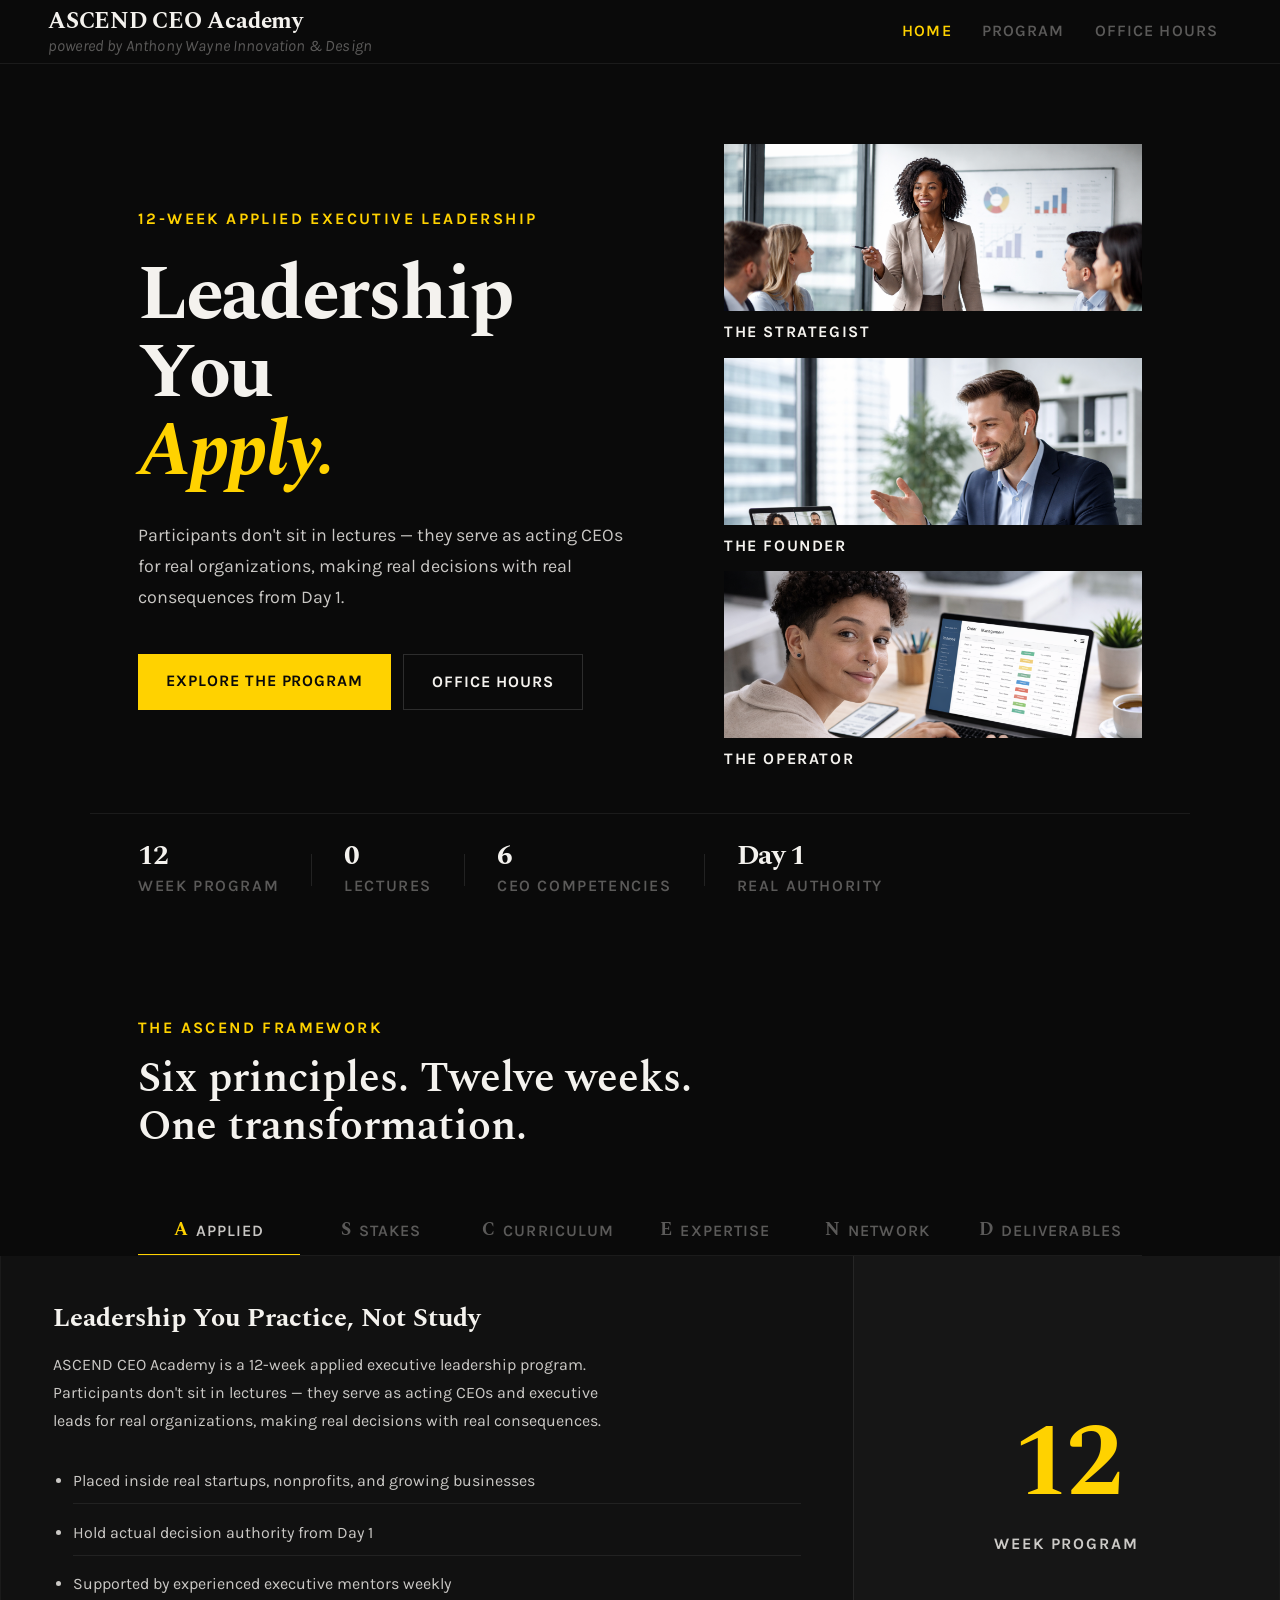
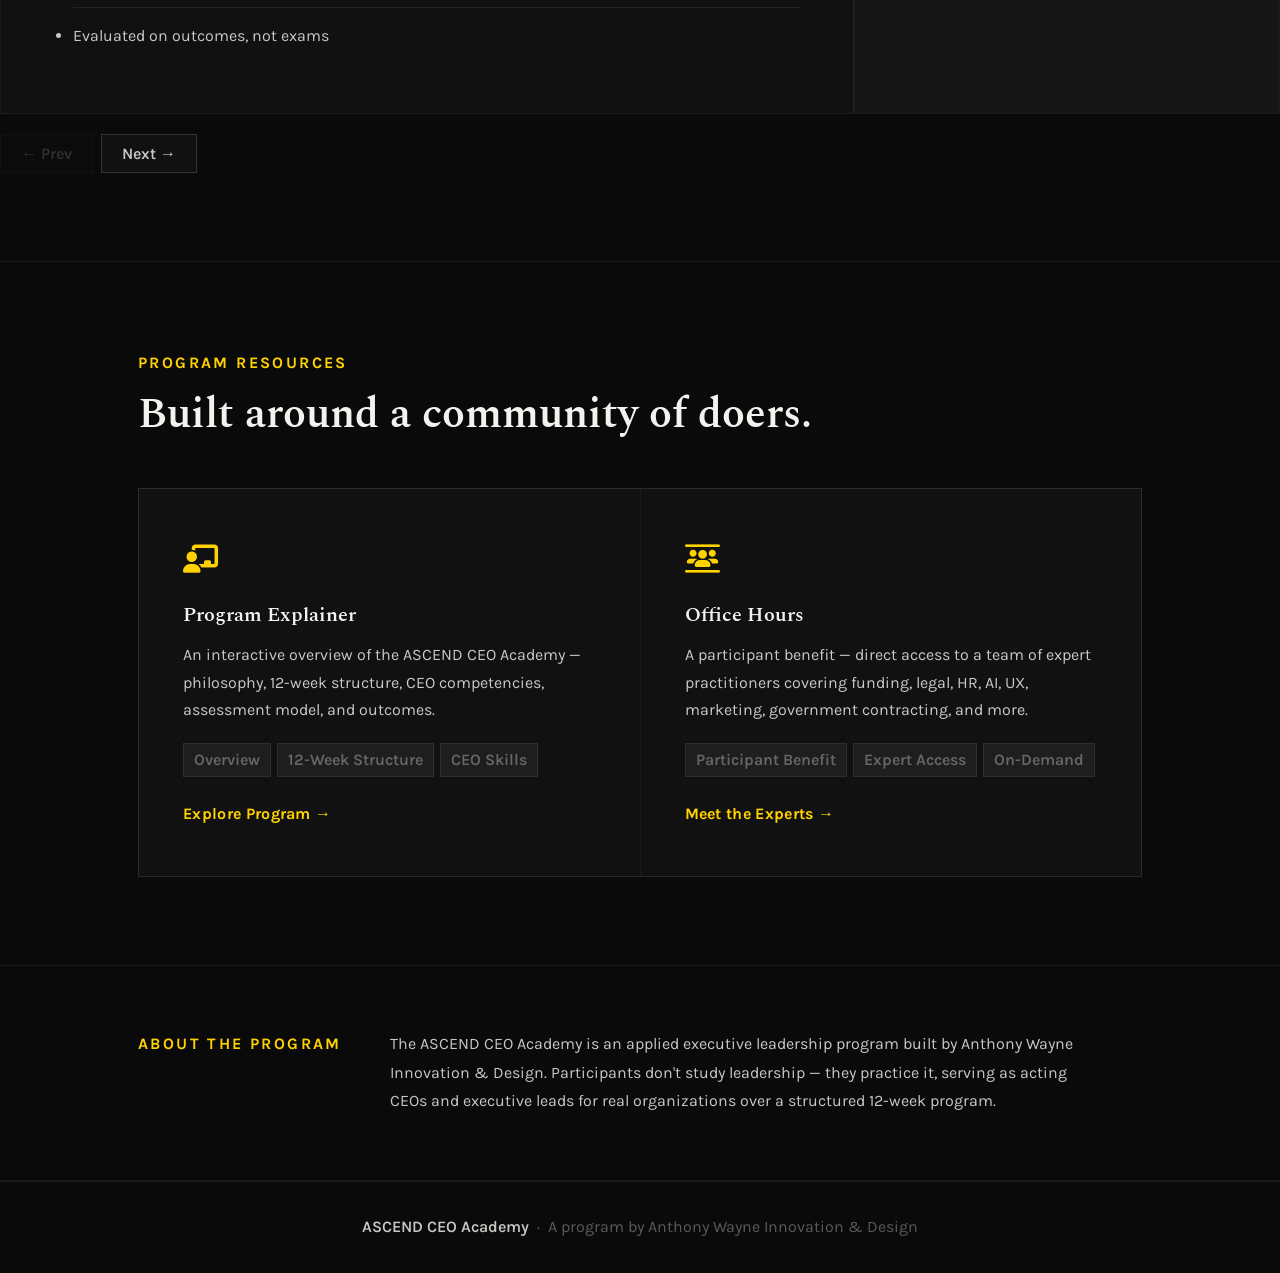
==== commit ebd78ab7: "mobil fix" ====
--- a/index.html
+++ b/index.html
@@ -71,16 +71,16 @@
       <h2>Six principles. Twelve weeks.<br>One transformation.</h2>
     </div>
 
+    <div class="idx-slide-tabs">
+      <button class="idx-tab active" onclick="goTo(0)"><span class="idx-tab-letter">A</span><span class="idx-tab-word">Applied</span></button>
+      <button class="idx-tab" onclick="goTo(1)"><span class="idx-tab-letter">S</span><span class="idx-tab-word">Stakes</span></button>
+      <button class="idx-tab" onclick="goTo(2)"><span class="idx-tab-letter">C</span><span class="idx-tab-word">Curriculum</span></button>
+      <button class="idx-tab" onclick="goTo(3)"><span class="idx-tab-letter">E</span><span class="idx-tab-word">Expertise</span></button>
+      <button class="idx-tab" onclick="goTo(4)"><span class="idx-tab-letter">N</span><span class="idx-tab-word">Network</span></button>
+      <button class="idx-tab" onclick="goTo(5)"><span class="idx-tab-letter">D</span><span class="idx-tab-word">Deliverables</span></button>
+    </div>
+
   </div><!-- /idx-ascend-inner -->
-
-  <div class="idx-slide-tabs">
-    <button class="idx-tab active" onclick="goTo(0)"><span class="idx-tab-letter">A</span><span class="idx-tab-word">Applied</span></button>
-    <button class="idx-tab" onclick="goTo(1)"><span class="idx-tab-letter">S</span><span class="idx-tab-word">Stakes</span></button>
-    <button class="idx-tab" onclick="goTo(2)"><span class="idx-tab-letter">C</span><span class="idx-tab-word">Curriculum</span></button>
-    <button class="idx-tab" onclick="goTo(3)"><span class="idx-tab-letter">E</span><span class="idx-tab-word">Expertise</span></button>
-    <button class="idx-tab" onclick="goTo(4)"><span class="idx-tab-letter">N</span><span class="idx-tab-word">Network</span></button>
-    <button class="idx-tab" onclick="goTo(5)"><span class="idx-tab-letter">D</span><span class="idx-tab-word">Deliverables</span></button>
-  </div>
 
   <div id="slides">
 
--- a/style.css
+++ b/style.css
@@ -446,12 +446,6 @@
   padding: 88px var(--pad) 0;
 }
 
-.idx-slide-tabs {
-  max-width: var(--max);
-  margin: 0 auto;
-  padding: 0 var(--pad);
-}
-
 .idx-ascend-header {
   margin-bottom: 56px;
 }
@@ -513,7 +507,7 @@
 .idx-tab.active .idx-tab-letter { color: var(--accent); }
 .idx-tab.active .idx-tab-word   { color: var(--text-sec); }
 
-#slides { max-width: var(--max); margin: 0 auto; border: 1px solid var(--border); border-top: none; overflow: hidden; }
+#slides { border: 1px solid var(--border); border-top: none; overflow: hidden; }
 
 .slide { display: none; }
 
@@ -1158,46 +1152,65 @@
 @media (max-width: 768px) {
   :root { --pad: 20px; }
 
-  /* Header */
+  /* ── Header ── */
   header { height: auto; padding: 12px var(--pad); }
   .header-subtitle { display: none; }
   .header-nav { gap: 0; }
   .header-link { padding: 6px 10px; font-size: 0.95rem; }
 
-  /* Hero — hide image thumbnails, single column */
-  .idx-hero-inner { grid-template-columns: 1fr; }
+  /* ── Index hero ── */
+  .idx-hero { min-height: auto; }
+  .idx-hero-inner { grid-template-columns: 1fr; gap: 0; padding: 56px var(--pad) 32px; }
   .idx-hero-right { display: none; }
-  .idx-hero-sub   { display: none; }
-  .hero-sub       { font-size: 1rem; }
-
-  /* Marquee — single row */
+  .idx-hero-sub   { font-size: 1rem; margin-bottom: 28px; }
+  .idx-hero-stats { flex-wrap: wrap; gap: 20px; padding: 20px var(--pad); }
+
+  /* ── Page hero (Explainer / Office Hours) ── */
+  .page-hero { padding: 56px var(--pad) 40px; }
+  .hero-sub  { font-size: 1rem; }
   .marquee-wrap   { gap: 8px; }
   .marquee-row.right { display: none; }
 
-  /* Section headers */
+  /* ── Nav tabs ── */
+  .nav-inner { padding: 0 var(--pad); }
+  .nav-btn   { padding: 12px 14px; font-size: 0.9rem; }
+
+  /* ── Sections ── */
+  .section { padding: 48px var(--pad); }
+  .section-header { margin-bottom: 32px; }
   .section-header p { font-size: 1rem; }
-  .section { padding: 56px var(--pad); }
-
-  /* ASCEND slide: single column */
-  .slide-body { grid-template-columns: 1fr; }
-  .slide-callout { border-left: none; border-top: 1px solid var(--border); }
-  .slide-text { padding: 32px var(--pad); }
-  .slide-big-num { font-size: 3.5rem; }
+
+  /* ── ASCEND slides ── */
+  .idx-ascend { padding-bottom: 48px; }
+  .idx-ascend-inner { padding: 48px var(--pad) 0; }
   .idx-tab-word { display: none; }
   .idx-tab { padding: 12px 10px; }
-
-  /* Grids → single column */
+  .slide-body { grid-template-columns: 1fr; }
+  .slide-text { padding: 28px var(--pad); }
+  .slide-callout { border-left: none; border-top: 1px solid var(--border); padding: 28px var(--pad); }
+  .slide-big-num { font-size: 3.5rem; }
+  .idx-slide-nav { padding: 16px var(--pad); }
+
+  /* ── Grids → single column ── */
   .how-grid       { grid-template-columns: 1fr; }
   .outcomes-grid  { grid-template-columns: 1fr; }
   .topics-grid    { grid-template-columns: 1fr; }
   .topics-grid .topic-card.solo { grid-column: 1; }
+  .team-grid      { grid-template-columns: 1fr; }
   .steps-grid     { grid-template-columns: 1fr; }
   .format-row     { grid-template-columns: 1fr; }
   .idx-cards      { grid-template-columns: 1fr; }
 
-  /* Other components */
-  .pilot-banner { flex-direction: column; padding: 32px var(--pad); gap: 20px; }
+  /* ── Cards & components ── */
+  .how-card     { padding: 28px var(--pad); }
+  .format-box   { padding: 28px var(--pad); }
+  .member-card  { padding: 28px var(--pad); }
+  .idx-card     { padding: 32px var(--pad); }
+  .topic-card   { padding: 20px var(--pad); }
   .step         { padding: 24px var(--pad); gap: 16px; }
-  .how-card     { padding: 28px 24px; }
+  .step-num     { font-size: 1.5rem; min-width: 28px; }
   blockquote    { padding: 24px var(--pad); }
-}
+
+  /* ── Pilot banner ── */
+  .pilot-banner { flex-direction: column; padding: 28px var(--pad); gap: 16px; }
+}
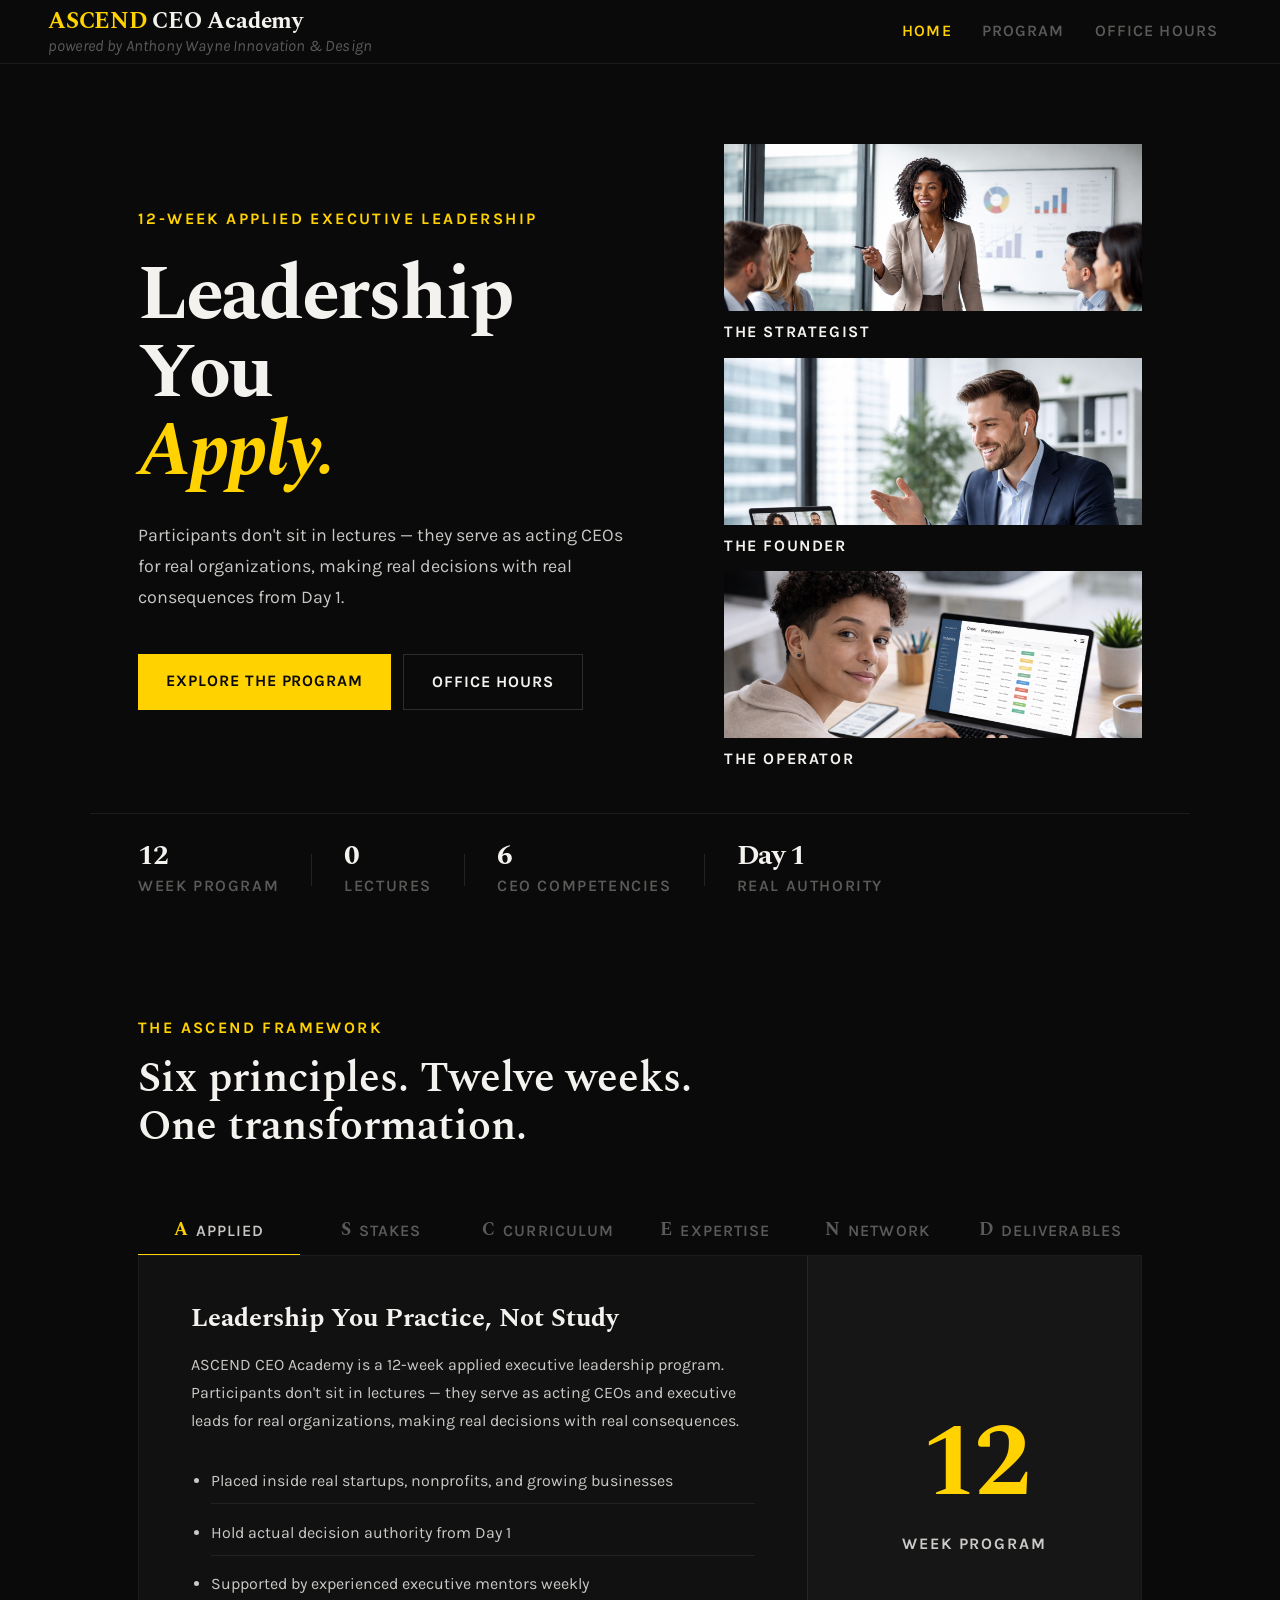
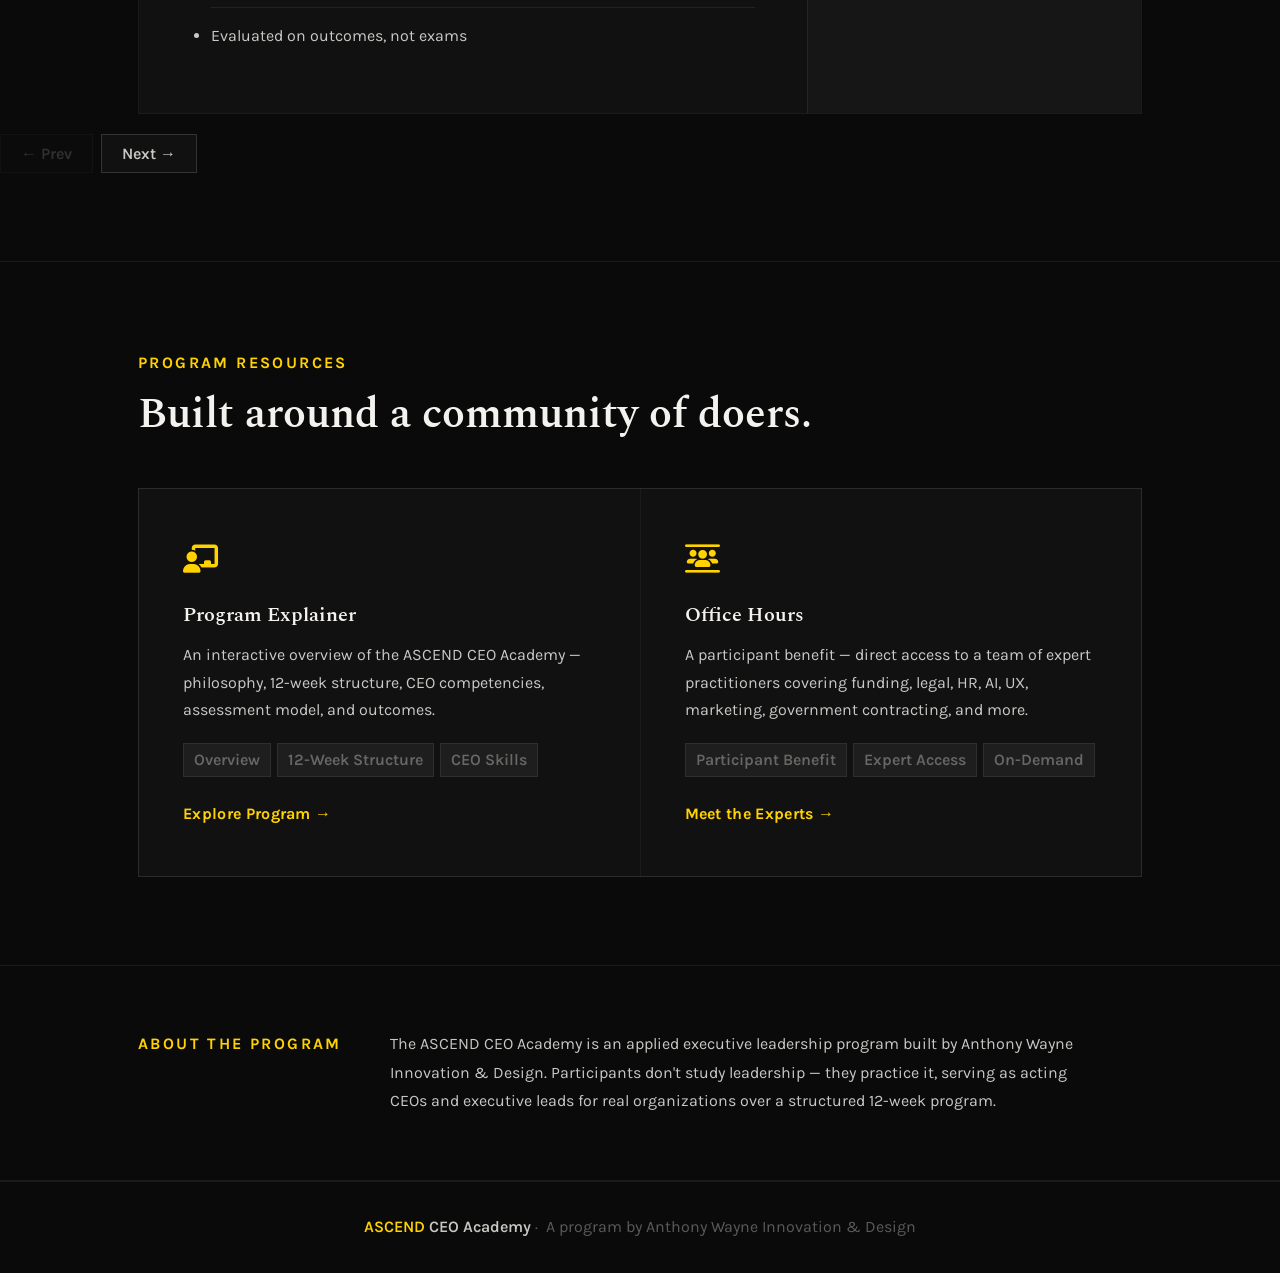
==== commit b483bae2: "update" ====
--- a/index.html
+++ b/index.html
@@ -3,7 +3,7 @@
 <head>
   <meta charset="UTF-8" />
   <meta name="viewport" content="width=device-width, initial-scale=1.0" />
-  <title>ASCEND CEO Academy</title>
+  <title><span class="logo-ascend">ASCEND</span> CEO Academy</title>
   <link rel="stylesheet" href="style.css" />
   <link rel="stylesheet" href="https://cdnjs.cloudflare.com/ajax/libs/font-awesome/6.5.0/css/all.min.css" />
 </head>
@@ -11,7 +11,7 @@
 
 <header>
   <div class="header-brand">
-    <a class="header-logo" href="index.html">ASCEND CEO Academy</a>
+    <a class="header-logo" href="index.html"><span class="logo-ascend">ASCEND</span> CEO Academy</a>
     <div class="header-subtitle">powered by Anthony Wayne Innovation &amp; Design</div>
   </div>
   <nav class="header-nav">
@@ -71,16 +71,16 @@
       <h2>Six principles. Twelve weeks.<br>One transformation.</h2>
     </div>
 
-    <div class="idx-slide-tabs">
-      <button class="idx-tab active" onclick="goTo(0)"><span class="idx-tab-letter">A</span><span class="idx-tab-word">Applied</span></button>
-      <button class="idx-tab" onclick="goTo(1)"><span class="idx-tab-letter">S</span><span class="idx-tab-word">Stakes</span></button>
-      <button class="idx-tab" onclick="goTo(2)"><span class="idx-tab-letter">C</span><span class="idx-tab-word">Curriculum</span></button>
-      <button class="idx-tab" onclick="goTo(3)"><span class="idx-tab-letter">E</span><span class="idx-tab-word">Expertise</span></button>
-      <button class="idx-tab" onclick="goTo(4)"><span class="idx-tab-letter">N</span><span class="idx-tab-word">Network</span></button>
-      <button class="idx-tab" onclick="goTo(5)"><span class="idx-tab-letter">D</span><span class="idx-tab-word">Deliverables</span></button>
-    </div>
-
   </div><!-- /idx-ascend-inner -->
+
+  <div class="idx-slide-tabs">
+    <button class="idx-tab active" onclick="goTo(0)"><span class="idx-tab-letter">A</span><span class="idx-tab-word">Applied</span></button>
+    <button class="idx-tab" onclick="goTo(1)"><span class="idx-tab-letter">S</span><span class="idx-tab-word">Stakes</span></button>
+    <button class="idx-tab" onclick="goTo(2)"><span class="idx-tab-letter">C</span><span class="idx-tab-word">Curriculum</span></button>
+    <button class="idx-tab" onclick="goTo(3)"><span class="idx-tab-letter">E</span><span class="idx-tab-word">Expertise</span></button>
+    <button class="idx-tab" onclick="goTo(4)"><span class="idx-tab-letter">N</span><span class="idx-tab-word">Network</span></button>
+    <button class="idx-tab" onclick="goTo(5)"><span class="idx-tab-letter">D</span><span class="idx-tab-word">Deliverables</span></button>
+  </div>
 
   <div id="slides">
 
@@ -206,7 +206,6 @@
       <button id="next-btn" onclick="changeSlide(1)">Next →</button>
     </div>
 
-  </div>
 </section>
 
 <!-- RESOURCES -->
@@ -252,7 +251,7 @@
 </section>
 
 <footer>
-  <strong>ASCEND CEO Academy</strong> &nbsp;·&nbsp; A program by Anthony Wayne Innovation &amp; Design
+  <strong><span class="logo-ascend">ASCEND</span> CEO Academy</strong><span class="footer-attr">&nbsp;·&nbsp; A program by Anthony Wayne Innovation &amp; Design</span>
 </footer>
 
 <script>
--- a/style.css
+++ b/style.css
@@ -94,6 +94,7 @@
 }
 
 .header-logo:hover { color: var(--text); text-decoration: none; }
+.logo-ascend { color: var(--accent); }
 
 .header-subtitle {
   font-size: 1rem;
@@ -457,8 +458,9 @@
 
 .idx-slide-tabs {
   display: flex;
+  max-width: calc(var(--max) - 2 * var(--pad));
+  margin: 0 auto;
   border-bottom: 1px solid var(--border);
-  margin-bottom: 0;
   overflow-x: auto;
   scrollbar-width: none;
 }
@@ -507,7 +509,13 @@
 .idx-tab.active .idx-tab-letter { color: var(--accent); }
 .idx-tab.active .idx-tab-word   { color: var(--text-sec); }
 
-#slides { border: 1px solid var(--border); border-top: none; overflow: hidden; }
+#slides {
+  max-width: calc(var(--max) - 2 * var(--pad));
+  margin: 0 auto;
+  border: 1px solid var(--border);
+  border-top: none;
+  overflow: hidden;
+}
 
 .slide { display: none; }
 
@@ -1138,6 +1146,11 @@
 }
 
 footer strong { color: var(--text-sec); font-weight: 600; }
+.footer-attr  { white-space: nowrap; }
+
+@media (max-width: 540px) {
+  .footer-attr { display: block; margin-top: 4px; }
+}
 
 /* ─── UTILITY ─── */
 .hidden { display: none !important; }
@@ -1149,6 +1162,9 @@
 ::-webkit-scrollbar-thumb:hover { background: rgba(255,255,255,0.2); }
 
 /* ─── RESPONSIVE ─── */
+/* ── 3-col format row variant ── */
+.format-row-3 { grid-template-columns: repeat(3, 1fr); }
+
 @media (max-width: 768px) {
   :root { --pad: 20px; }
 
@@ -1156,61 +1172,76 @@
   header { height: auto; padding: 12px var(--pad); }
   .header-subtitle { display: none; }
   .header-nav { gap: 0; }
-  .header-link { padding: 6px 10px; font-size: 0.95rem; }
+  .header-link { padding: 6px 10px; font-size: 0.9rem; }
 
   /* ── Index hero ── */
   .idx-hero { min-height: auto; }
-  .idx-hero-inner { grid-template-columns: 1fr; gap: 0; padding: 56px var(--pad) 32px; }
+  .idx-hero-inner { grid-template-columns: 1fr; gap: 0; padding: 48px var(--pad) 28px; }
   .idx-hero-right { display: none; }
-  .idx-hero-sub   { font-size: 1rem; margin-bottom: 28px; }
-  .idx-hero-stats { flex-wrap: wrap; gap: 20px; padding: 20px var(--pad); }
+  .idx-hero-sub   { font-size: 1rem; margin-bottom: 24px; }
+  .idx-hero-stats { flex-wrap: wrap; gap: 16px; padding: 20px var(--pad); }
+  .idx-stat-num   { font-size: 1.4rem; }
 
   /* ── Page hero (Explainer / Office Hours) ── */
-  .page-hero { padding: 56px var(--pad) 40px; }
+  .page-hero { padding: 48px var(--pad) 36px; }
+  .page-hero h1 { font-size: clamp(2rem, 8vw, 3rem); }
   .hero-sub  { font-size: 1rem; }
   .marquee-wrap   { gap: 8px; }
   .marquee-row.right { display: none; }
 
+  /* ── Resources about strip ── */
+  .idx-about-inner { flex-direction: column; gap: 12px; padding: 28px var(--pad); }
+  .idx-about-inner .eyebrow { white-space: normal; }
+
   /* ── Nav tabs ── */
-  .nav-inner { padding: 0 var(--pad); }
-  .nav-btn   { padding: 12px 14px; font-size: 0.9rem; }
+  .nav-inner { padding: 0 var(--pad); gap: 0; }
+  .nav-btn   { padding: 12px 12px; font-size: 0.88rem; white-space: nowrap; }
 
   /* ── Sections ── */
-  .section { padding: 48px var(--pad); }
-  .section-header { margin-bottom: 32px; }
+  .section { padding: 44px var(--pad); }
+  .section-header { margin-bottom: 28px; }
   .section-header p { font-size: 1rem; }
 
   /* ── ASCEND slides ── */
-  .idx-ascend { padding-bottom: 48px; }
-  .idx-ascend-inner { padding: 48px var(--pad) 0; }
+  .idx-ascend { padding-bottom: 44px; }
+  .idx-ascend-inner { padding: 44px var(--pad) 0; }
+  .idx-slide-tabs,
+  #slides { max-width: 100%; margin: 0 var(--pad); }
+  .idx-ascend-header { margin-bottom: 36px; }
   .idx-tab-word { display: none; }
-  .idx-tab { padding: 12px 10px; }
+  .idx-tab { padding: 12px 8px; }
   .slide-body { grid-template-columns: 1fr; }
   .slide-text { padding: 28px var(--pad); }
-  .slide-callout { border-left: none; border-top: 1px solid var(--border); padding: 28px var(--pad); }
-  .slide-big-num { font-size: 3.5rem; }
+  .slide-callout { border-left: none; border-top: 1px solid var(--border); padding: 24px var(--pad); }
+  .slide-big-num { font-size: 3.5rem; margin-bottom: 8px; }
   .idx-slide-nav { padding: 16px var(--pad); }
 
-  /* ── Grids → single column ── */
-  .how-grid       { grid-template-columns: 1fr; }
-  .outcomes-grid  { grid-template-columns: 1fr; }
-  .topics-grid    { grid-template-columns: 1fr; }
+  /* ── All grids → 1 column ── */
+  .how-grid        { grid-template-columns: 1fr; }
+  .outcomes-grid   { grid-template-columns: 1fr; }
+  .topics-grid     { grid-template-columns: 1fr; }
   .topics-grid .topic-card.solo { grid-column: 1; }
-  .team-grid      { grid-template-columns: 1fr; }
-  .steps-grid     { grid-template-columns: 1fr; }
-  .format-row     { grid-template-columns: 1fr; }
-  .idx-cards      { grid-template-columns: 1fr; }
-
-  /* ── Cards & components ── */
-  .how-card     { padding: 28px var(--pad); }
-  .format-box   { padding: 28px var(--pad); }
-  .member-card  { padding: 28px var(--pad); }
-  .idx-card     { padding: 32px var(--pad); }
-  .topic-card   { padding: 20px var(--pad); }
-  .step         { padding: 24px var(--pad); gap: 16px; }
-  .step-num     { font-size: 1.5rem; min-width: 28px; }
-  blockquote    { padding: 24px var(--pad); }
+  .team-grid       { grid-template-columns: 1fr; }
+  .steps-grid      { grid-template-columns: 1fr; }
+  .format-row,
+  .format-row-3    { grid-template-columns: 1fr; }
+  .idx-cards       { grid-template-columns: 1fr; }
+
+  /* ── Cards ── */
+  .how-card     { padding: 24px var(--pad); }
+  .format-box   { padding: 24px var(--pad); }
+  .member-card  { padding: 24px var(--pad); }
+  .idx-card     { padding: 28px var(--pad); }
+  .topic-card   { padding: 18px var(--pad); }
+  .step         { padding: 20px var(--pad); gap: 14px; }
+  .step-num     { font-size: 1.4rem; min-width: 26px; }
+  blockquote    { padding: 20px var(--pad); margin-top: 32px; }
+  blockquote p  { font-size: 1.1rem; }
 
   /* ── Pilot banner ── */
-  .pilot-banner { flex-direction: column; padding: 28px var(--pad); gap: 16px; }
-}
+  .pilot-banner { flex-direction: column; padding: 24px var(--pad); gap: 14px; }
+
+  /* ── Skills / phase / principle accordions ── */
+  .skill-item,
+  .principle    { padding: 16px var(--pad); }
+}
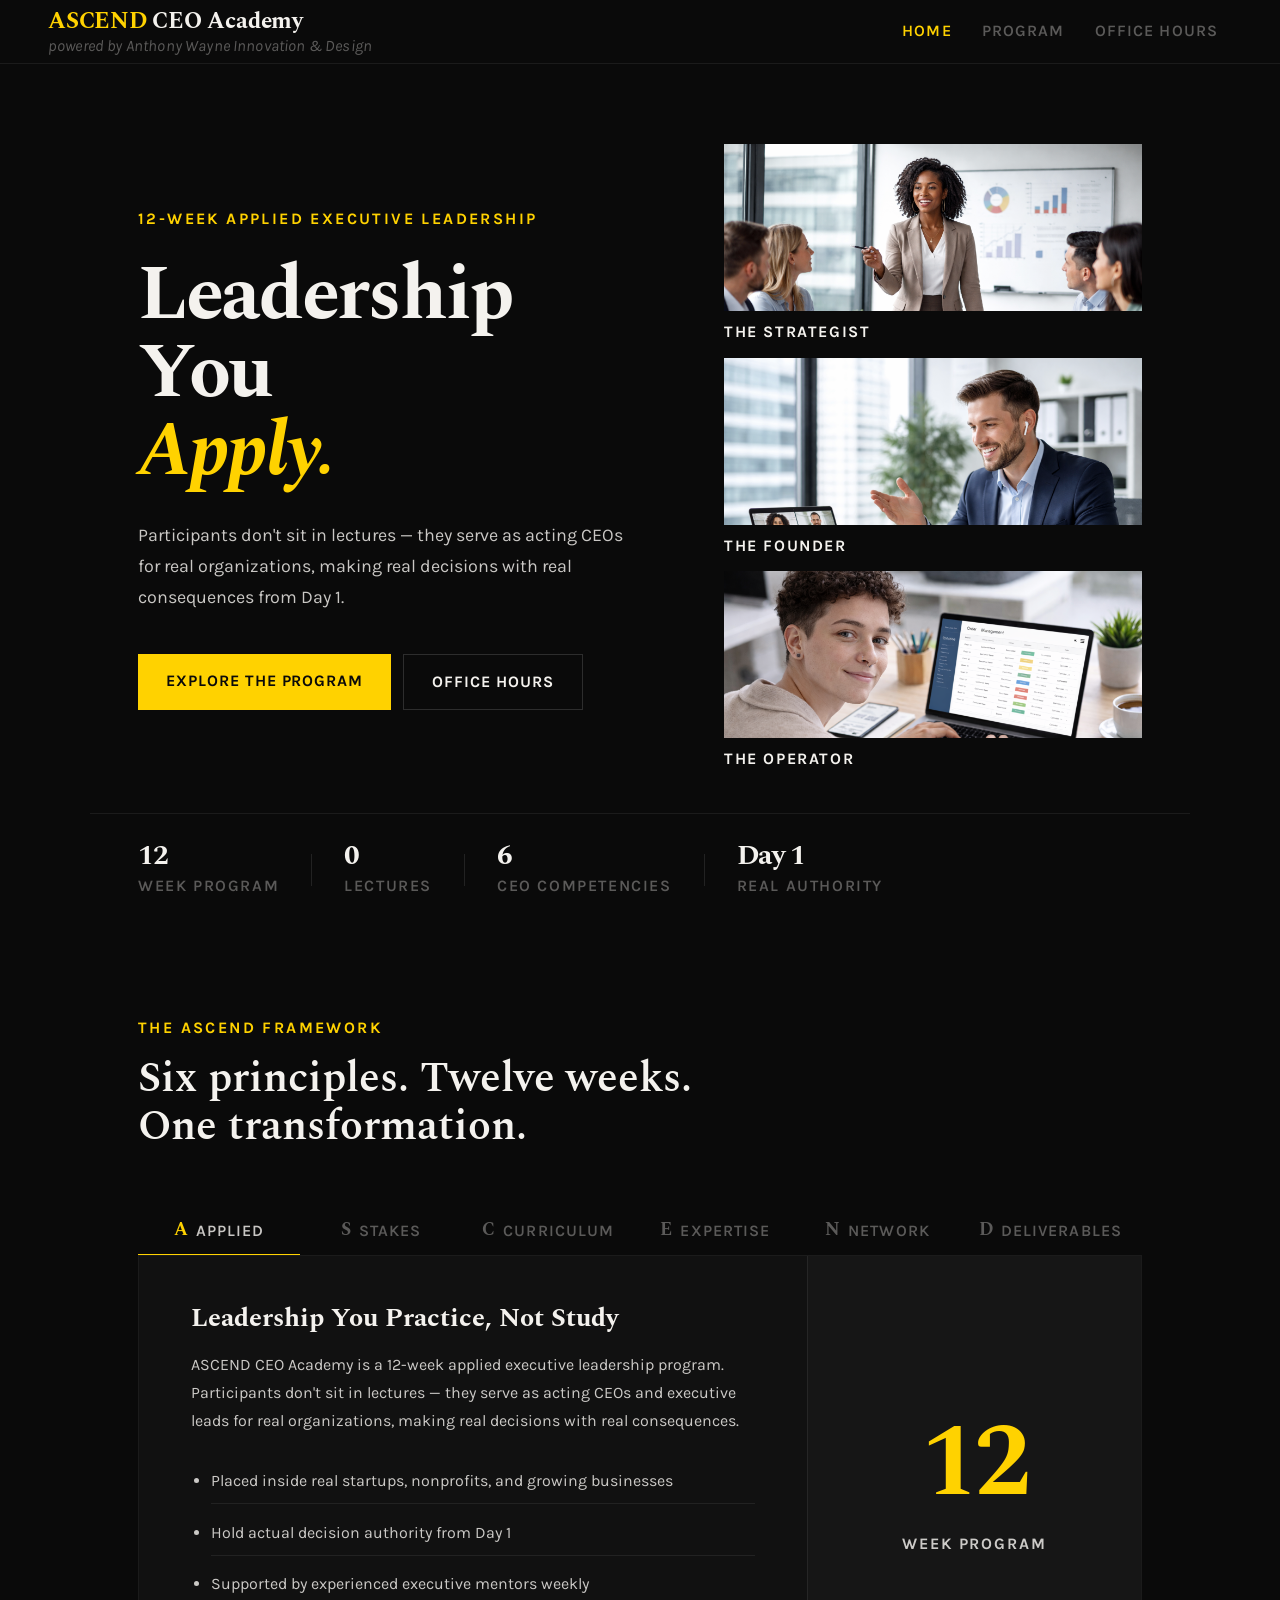
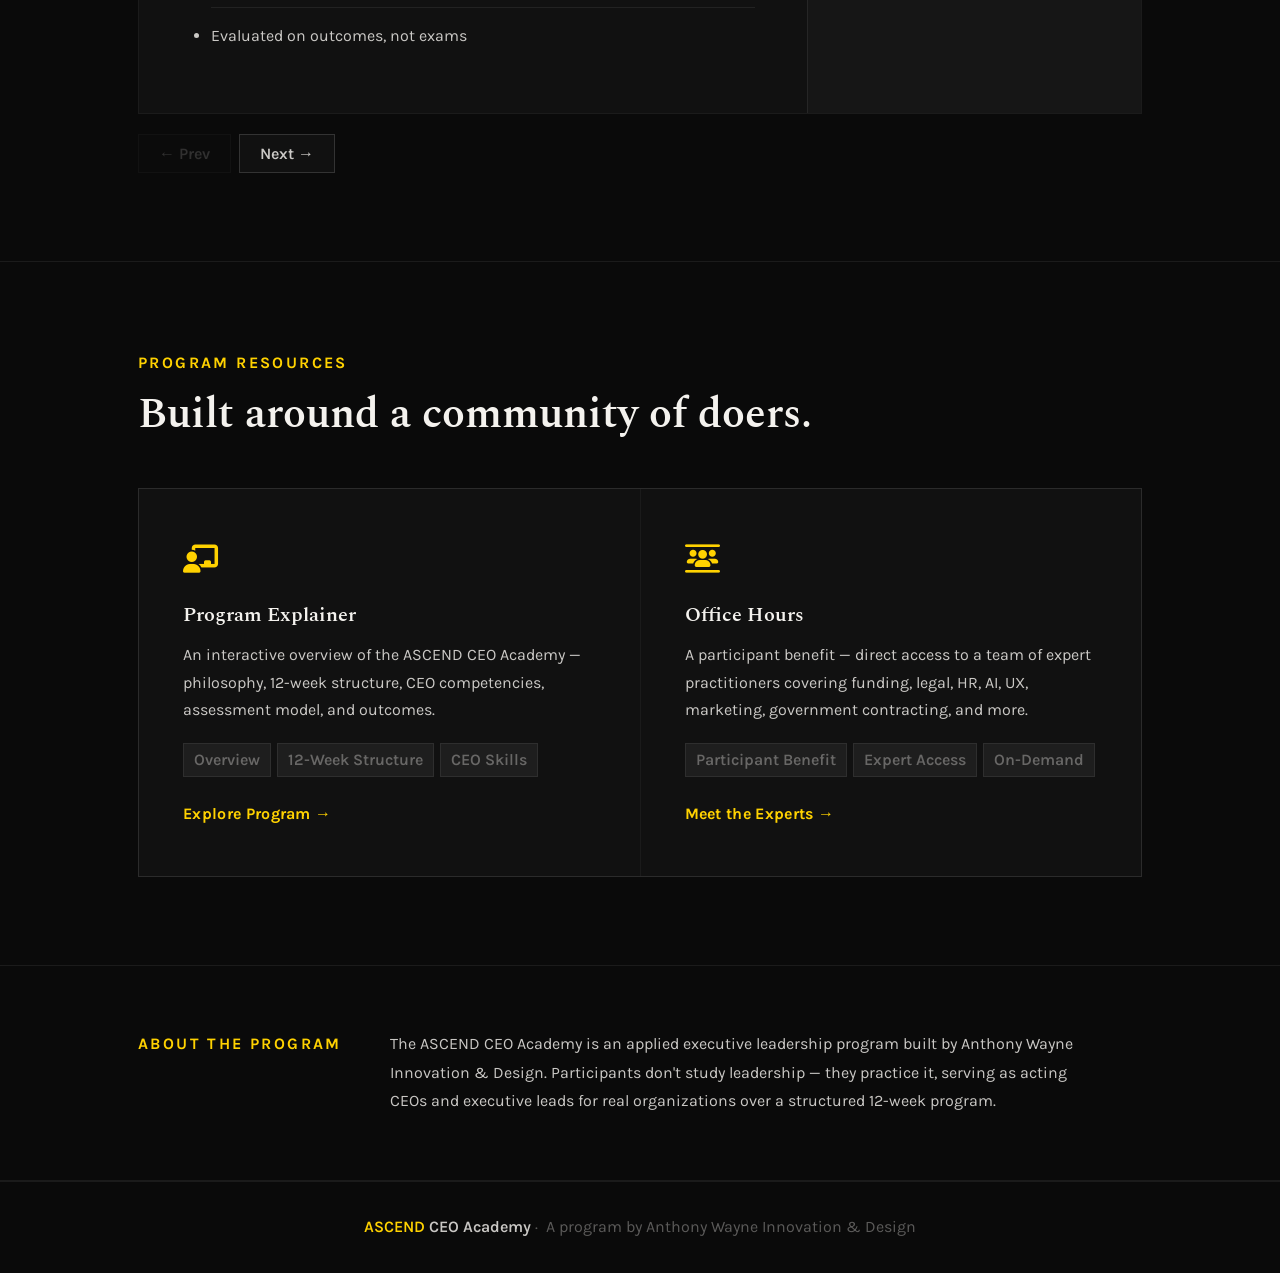
==== commit 3d00987c: "update" ====
--- a/index.html
+++ b/index.html
@@ -73,16 +73,17 @@
 
   </div><!-- /idx-ascend-inner -->
 
-  <div class="idx-slide-tabs">
-    <button class="idx-tab active" onclick="goTo(0)"><span class="idx-tab-letter">A</span><span class="idx-tab-word">Applied</span></button>
-    <button class="idx-tab" onclick="goTo(1)"><span class="idx-tab-letter">S</span><span class="idx-tab-word">Stakes</span></button>
-    <button class="idx-tab" onclick="goTo(2)"><span class="idx-tab-letter">C</span><span class="idx-tab-word">Curriculum</span></button>
-    <button class="idx-tab" onclick="goTo(3)"><span class="idx-tab-letter">E</span><span class="idx-tab-word">Expertise</span></button>
-    <button class="idx-tab" onclick="goTo(4)"><span class="idx-tab-letter">N</span><span class="idx-tab-word">Network</span></button>
-    <button class="idx-tab" onclick="goTo(5)"><span class="idx-tab-letter">D</span><span class="idx-tab-word">Deliverables</span></button>
-  </div>
-
-  <div id="slides">
+  <div class="idx-slide-wrap">
+    <div class="idx-slide-tabs">
+      <button class="idx-tab active" onclick="goTo(0)"><span class="idx-tab-letter">A</span><span class="idx-tab-word">Applied</span></button>
+      <button class="idx-tab" onclick="goTo(1)"><span class="idx-tab-letter">S</span><span class="idx-tab-word">Stakes</span></button>
+      <button class="idx-tab" onclick="goTo(2)"><span class="idx-tab-letter">C</span><span class="idx-tab-word">Curriculum</span></button>
+      <button class="idx-tab" onclick="goTo(3)"><span class="idx-tab-letter">E</span><span class="idx-tab-word">Expertise</span></button>
+      <button class="idx-tab" onclick="goTo(4)"><span class="idx-tab-letter">N</span><span class="idx-tab-word">Network</span></button>
+      <button class="idx-tab" onclick="goTo(5)"><span class="idx-tab-letter">D</span><span class="idx-tab-word">Deliverables</span></button>
+    </div>
+
+    <div id="slides">
 
       <div class="slide">
         <div class="slide-body">
@@ -204,7 +205,7 @@
     <div class="idx-slide-nav">
       <button id="prev-btn" onclick="changeSlide(-1)">← Prev</button>
       <button id="next-btn" onclick="changeSlide(1)">Next →</button>
-    </div>
+    </div><!-- /idx-slide-wrap -->
 
 </section>
 
--- a/style.css
+++ b/style.css
@@ -456,10 +456,15 @@
   line-height: 1.15;
 }
 
+.idx-slide-wrap {
+  max-width: var(--max);
+  margin: 0 auto;
+  padding: 0 var(--pad);
+  overflow: hidden;
+}
+
 .idx-slide-tabs {
   display: flex;
-  max-width: calc(var(--max) - 2 * var(--pad));
-  margin: 0 auto;
   border-bottom: 1px solid var(--border);
   overflow-x: auto;
   scrollbar-width: none;
@@ -510,8 +515,6 @@
 .idx-tab.active .idx-tab-word   { color: var(--text-sec); }
 
 #slides {
-  max-width: calc(var(--max) - 2 * var(--pad));
-  margin: 0 auto;
   border: 1px solid var(--border);
   border-top: none;
   overflow: hidden;
@@ -1205,8 +1208,8 @@
   /* ── ASCEND slides ── */
   .idx-ascend { padding-bottom: 44px; }
   .idx-ascend-inner { padding: 44px var(--pad) 0; }
-  .idx-slide-tabs,
-  #slides { max-width: 100%; margin: 0 var(--pad); }
+  .idx-slide-wrap { padding: 0; }
+  #slides { margin: 0; }
   .idx-ascend-header { margin-bottom: 36px; }
   .idx-tab-word { display: none; }
   .idx-tab { padding: 12px 8px; }
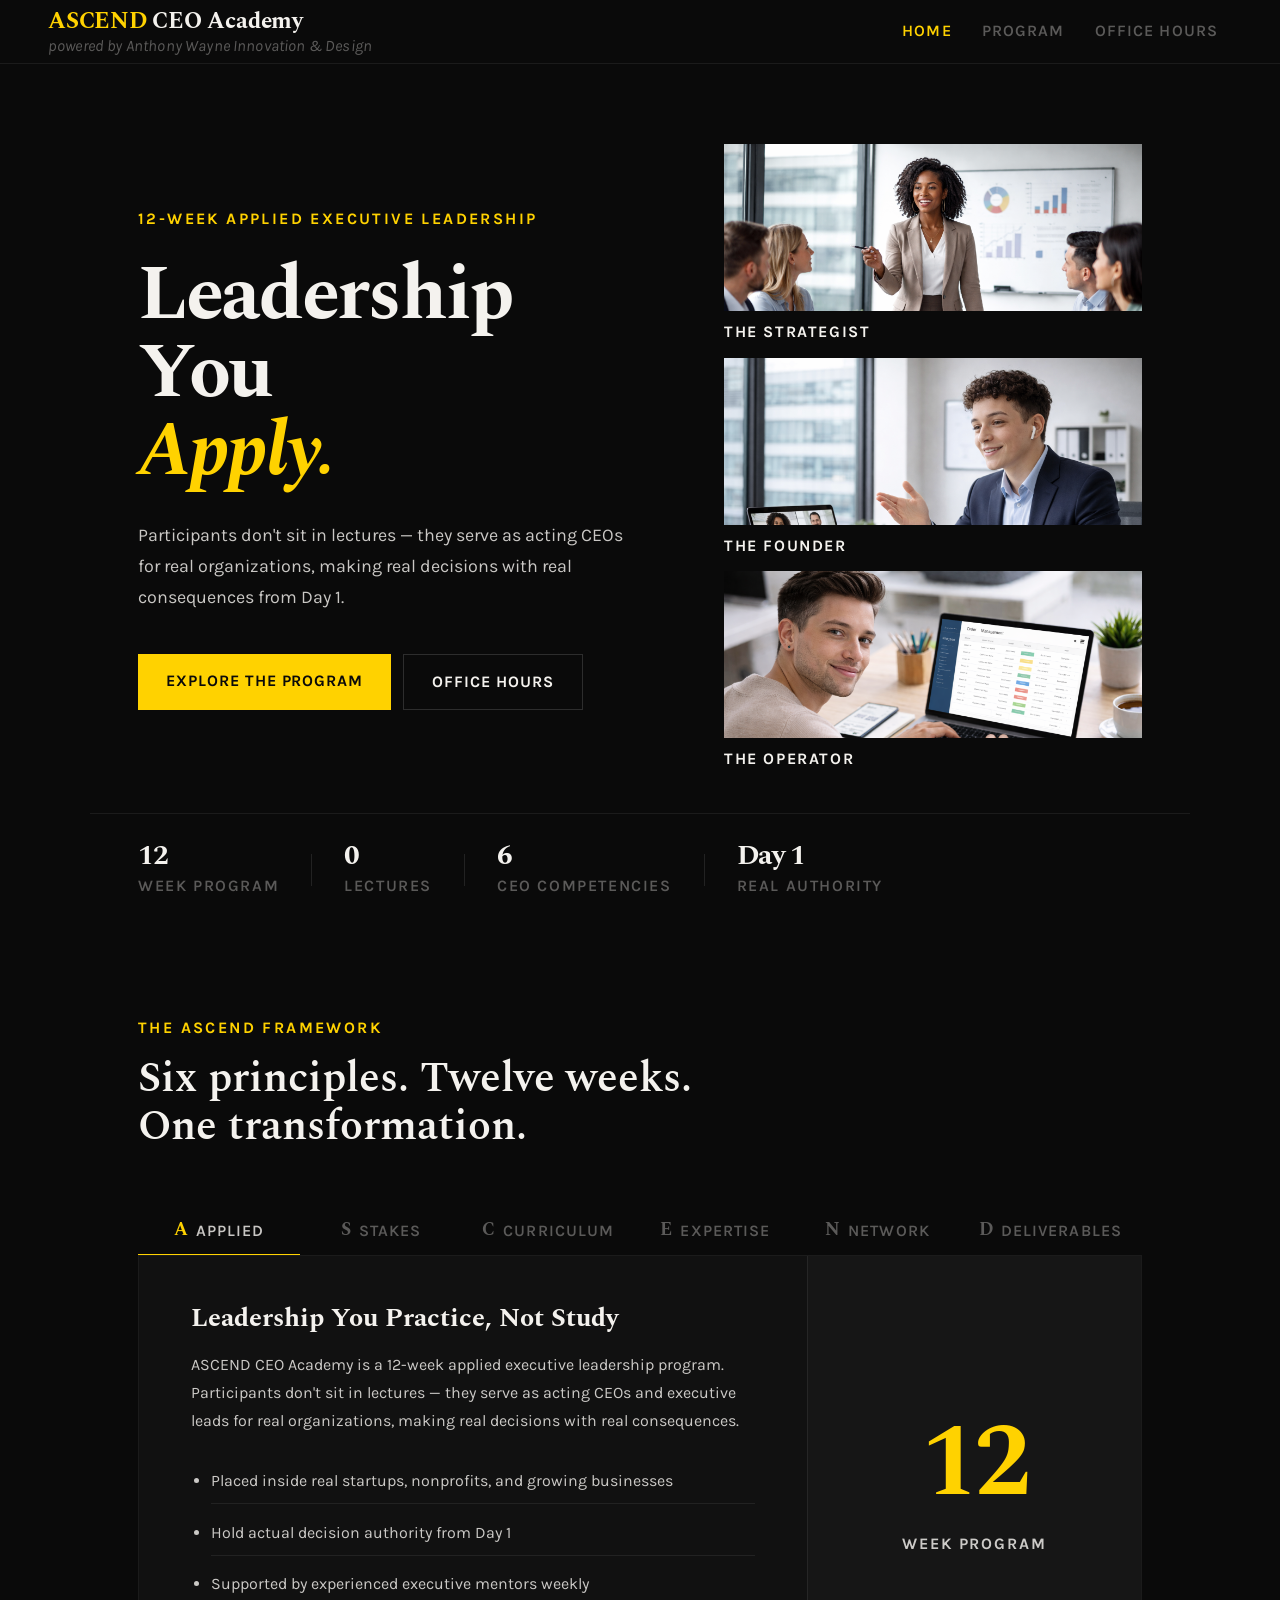
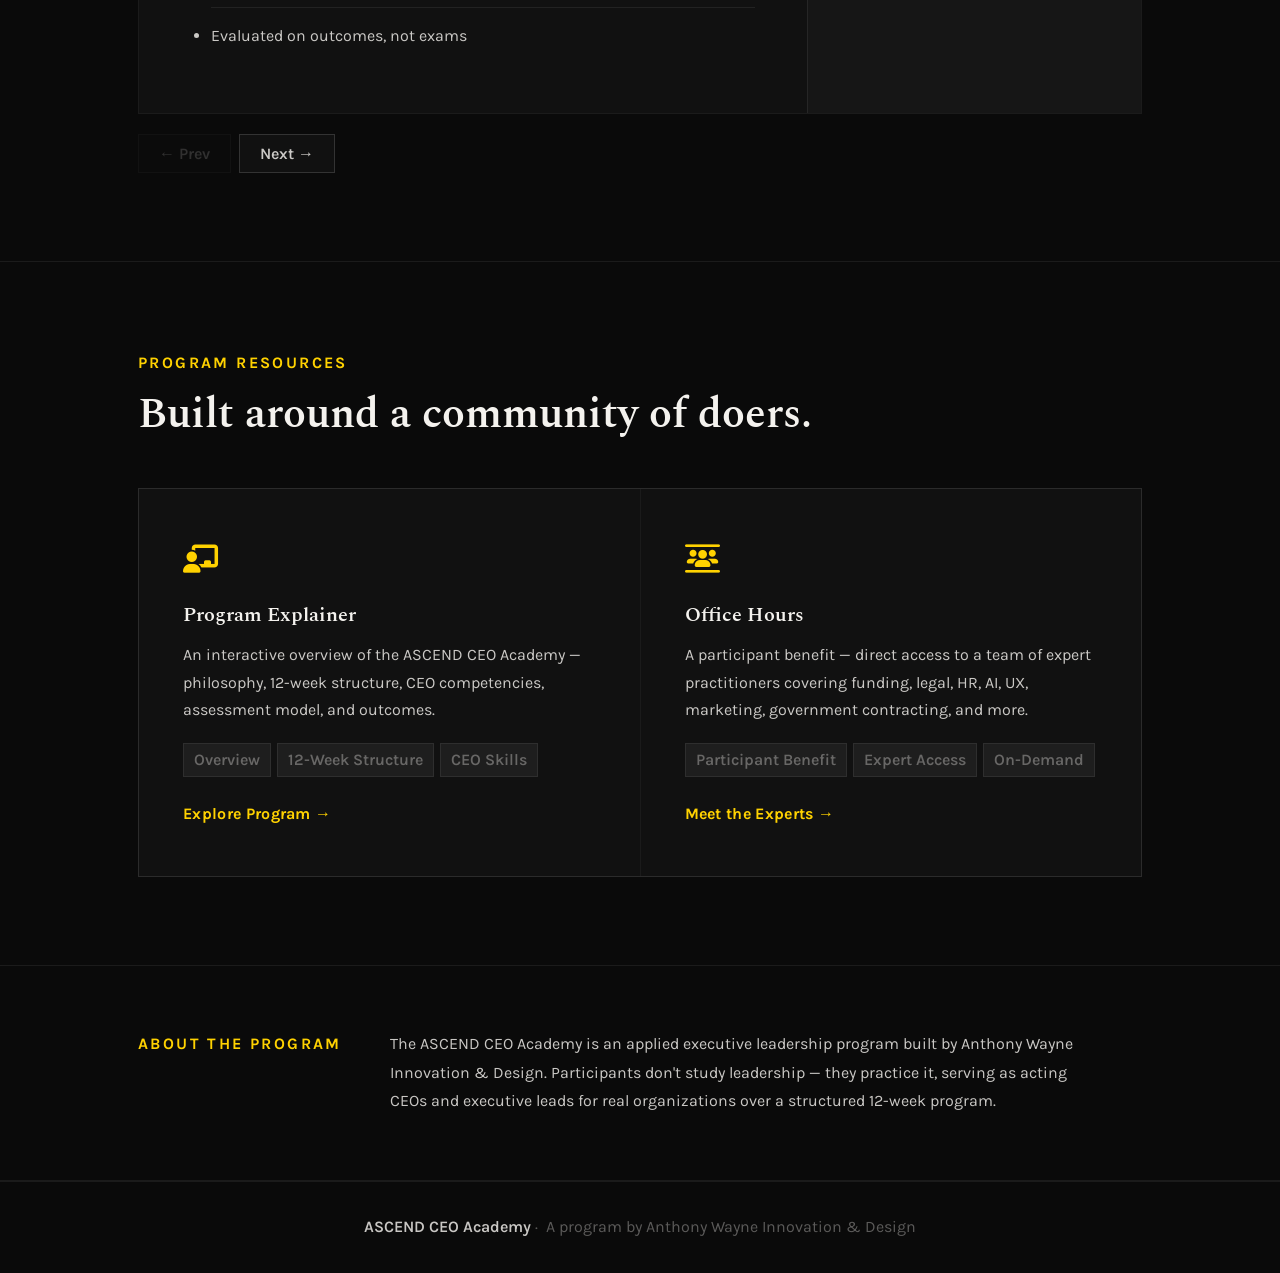
==== commit 73d58fc9: "update" ====
--- a/index.html
+++ b/index.html
@@ -3,7 +3,7 @@
 <head>
   <meta charset="UTF-8" />
   <meta name="viewport" content="width=device-width, initial-scale=1.0" />
-  <title><span class="logo-ascend">ASCEND</span> CEO Academy</title>
+  <title>ASCEND CEO Academy</title>
   <link rel="stylesheet" href="style.css" />
   <link rel="stylesheet" href="https://cdnjs.cloudflare.com/ajax/libs/font-awesome/6.5.0/css/all.min.css" />
 </head>
@@ -252,7 +252,7 @@
 </section>
 
 <footer>
-  <strong><span class="logo-ascend">ASCEND</span> CEO Academy</strong><span class="footer-attr">&nbsp;·&nbsp; A program by Anthony Wayne Innovation &amp; Design</span>
+  <strong>ASCEND CEO Academy</strong><span class="footer-attr">&nbsp;·&nbsp; A program by Anthony Wayne Innovation &amp; Design</span>
 </footer>
 
 <script>
--- a/style.css
+++ b/style.css
@@ -1217,7 +1217,7 @@
   .slide-text { padding: 28px var(--pad); }
   .slide-callout { border-left: none; border-top: 1px solid var(--border); padding: 24px var(--pad); }
   .slide-big-num { font-size: 3.5rem; margin-bottom: 8px; }
-  .idx-slide-nav { padding: 16px var(--pad); }
+  .idx-slide-nav { padding: 16px 0 0; }
 
   /* ── All grids → 1 column ── */
   .how-grid        { grid-template-columns: 1fr; }
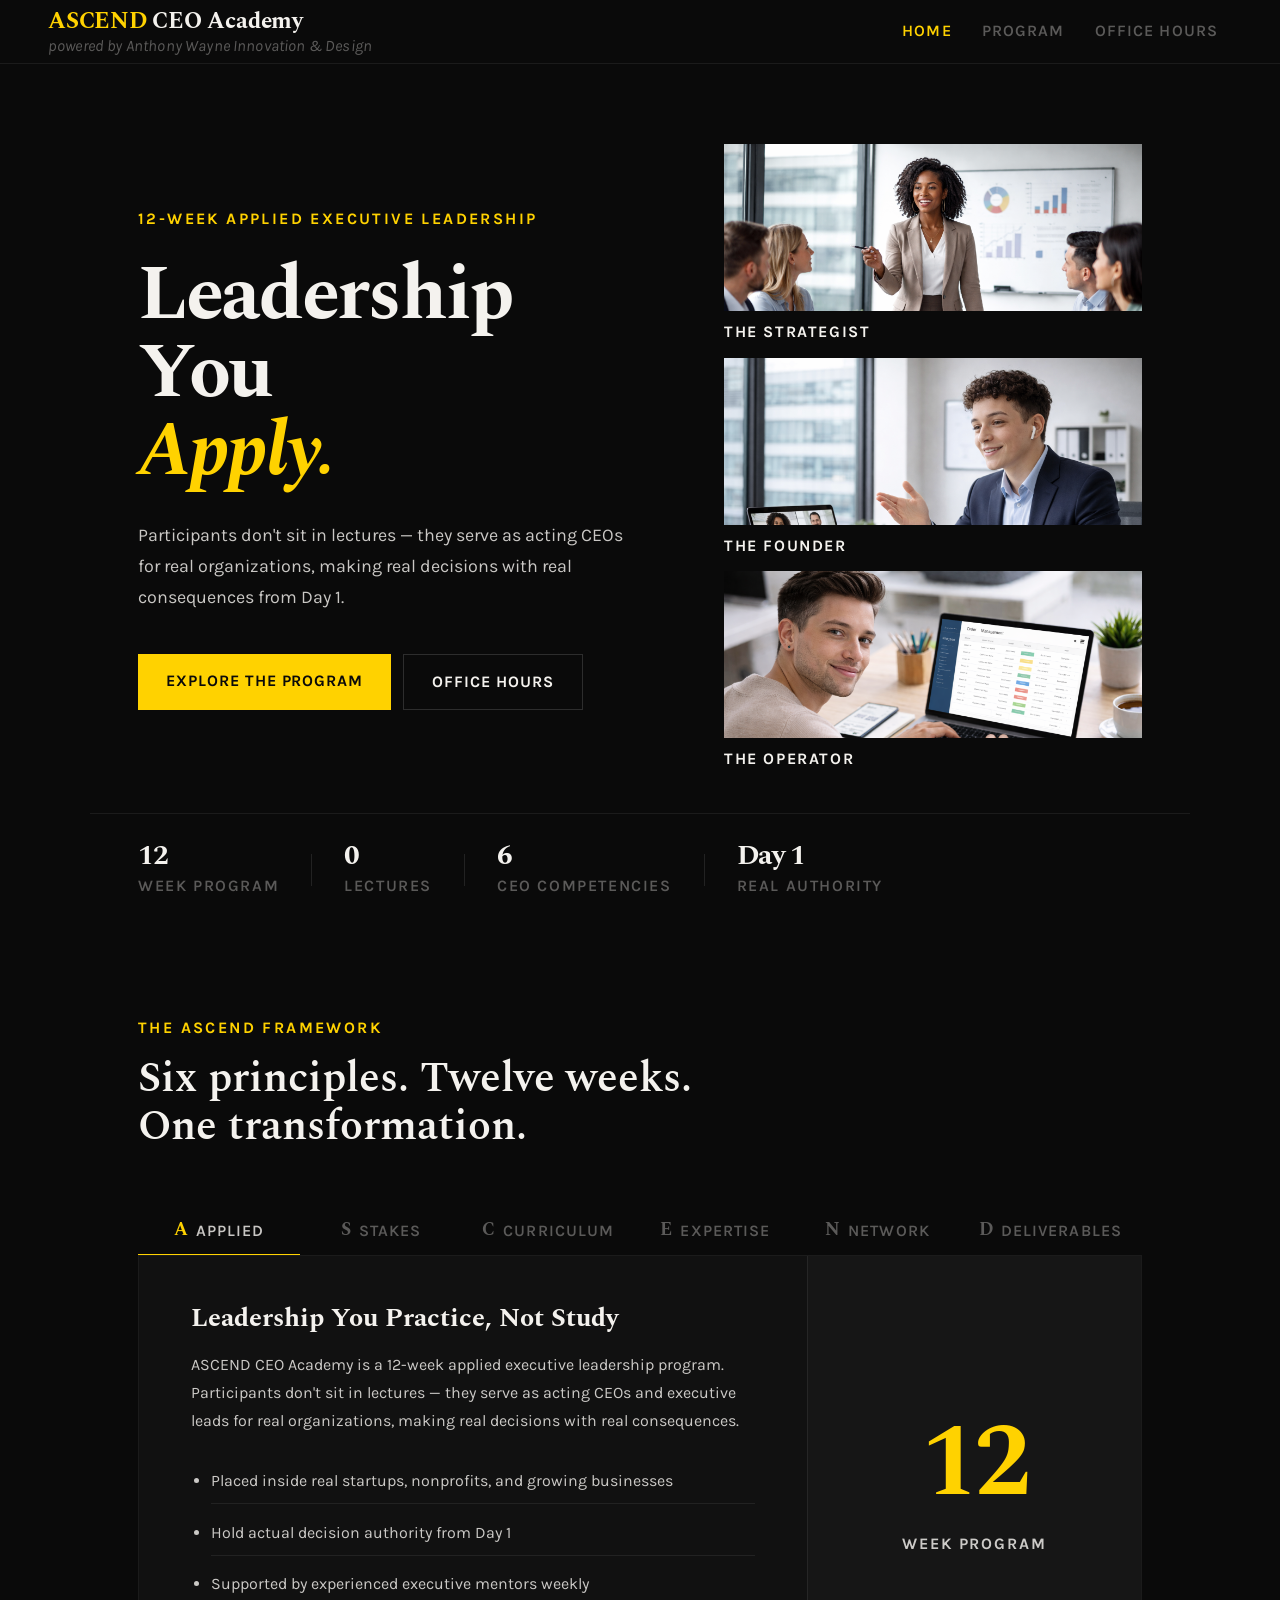
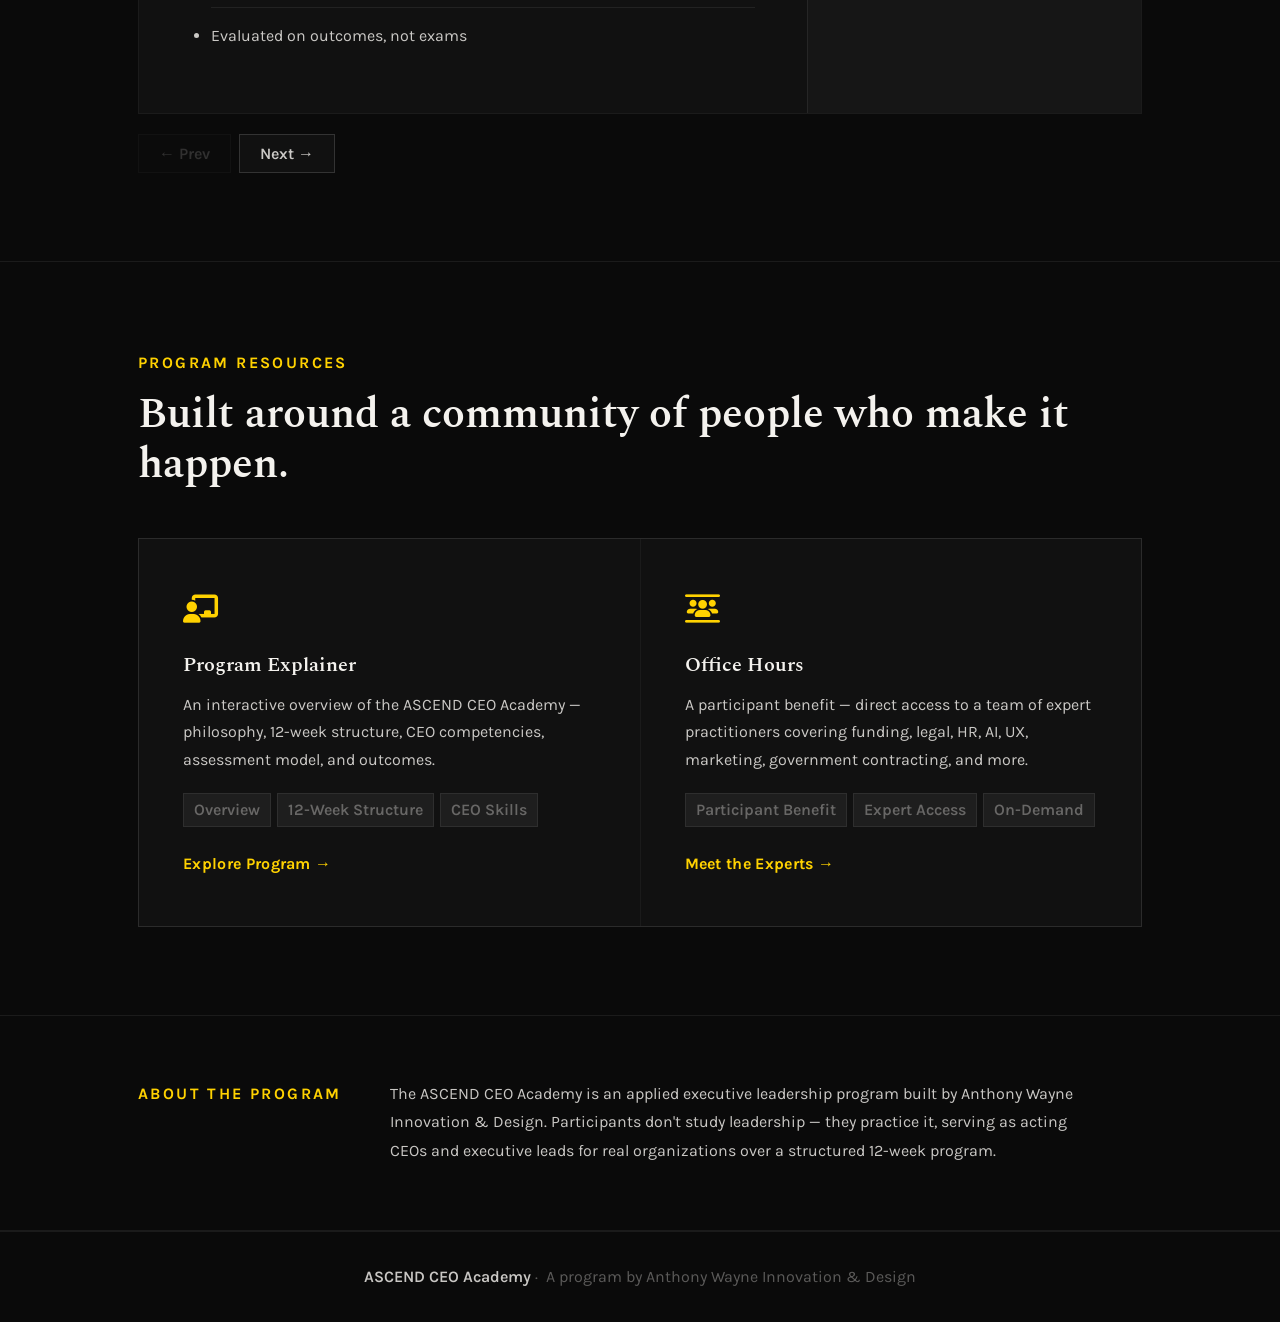
==== commit fe4f0eef: "update" ====
--- a/index.html
+++ b/index.html
@@ -215,7 +215,7 @@
 
     <div class="idx-resources-header">
       <div class="eyebrow">Program Resources</div>
-      <h2>Built around a community of doers.</h2>
+      <h2>Built around a community of people who make it happen.</h2>
     </div>
 
     <div class="idx-cards">
--- a/style.css
+++ b/style.css
@@ -764,6 +764,7 @@
 
 .nav-btn:hover { color: var(--text); }
 .nav-btn.active { color: var(--accent); border-bottom-color: var(--accent); }
+.nav-short { display: none; }
 
 /* ─── SECTIONS (office hours / explainer) ─── */
 .section        { display: none; padding: 88px var(--pad); max-width: var(--max); margin: 0 auto; }
@@ -1198,7 +1199,9 @@
 
   /* ── Nav tabs ── */
   .nav-inner { padding: 0 var(--pad); gap: 0; }
-  .nav-btn   { padding: 12px 12px; font-size: 0.88rem; white-space: nowrap; }
+  .nav-btn   { padding: 11px 10px; font-size: 0.85rem; white-space: nowrap; }
+  .nav-full  { display: none; }
+  .nav-short { display: inline; }
 
   /* ── Sections ── */
   .section { padding: 44px var(--pad); }
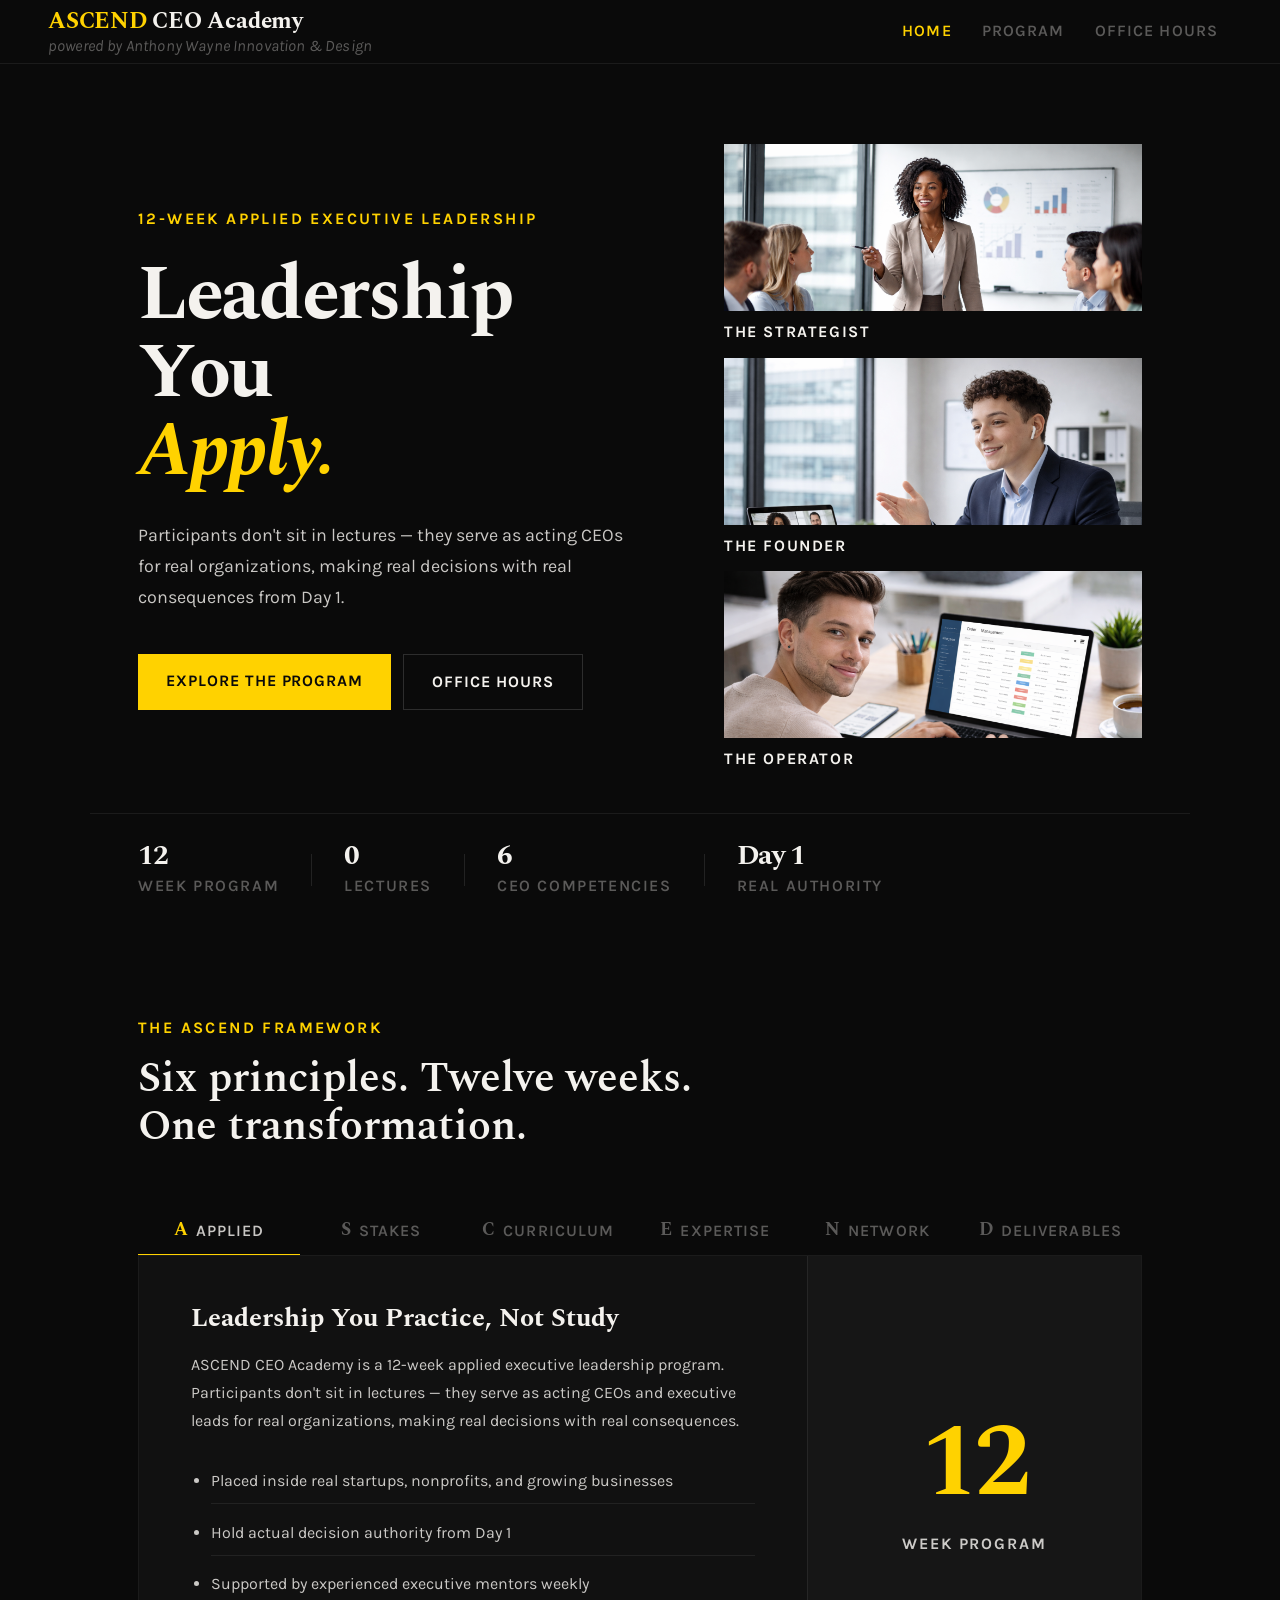
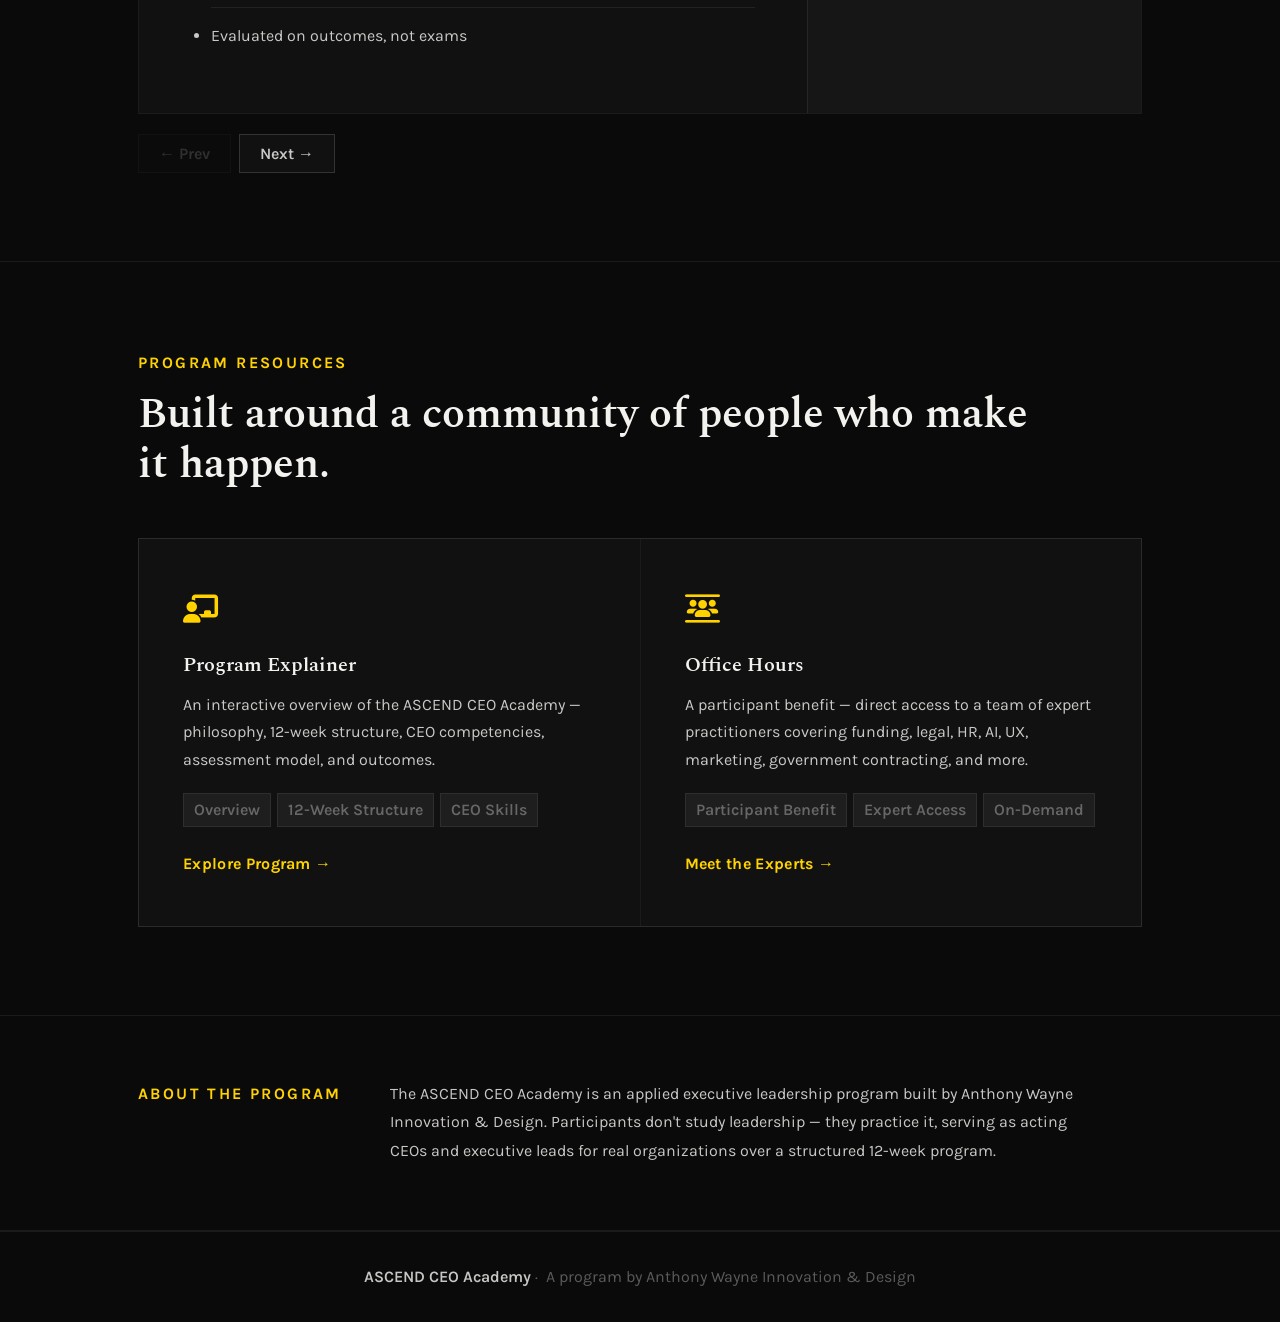
==== commit a32e9a31: "update" ====
--- a/index.html
+++ b/index.html
@@ -88,7 +88,7 @@
       <div class="slide">
         <div class="slide-body">
           <div class="slide-text">
-            <h3>Leadership You Practice, Not Study</h3>
+            <h3>Leadership You Practice, Not&nbsp;Study</h3>
             <p>ASCEND CEO Academy is a 12-week applied executive leadership program. Participants don't sit in lectures — they serve as acting CEOs and executive leads for real organizations, making real decisions with real consequences.</p>
             <ul>
               <li>Placed inside real startups, nonprofits, and growing businesses</li>
@@ -107,7 +107,7 @@
       <div class="slide">
         <div class="slide-body">
           <div class="slide-text">
-            <h3>The Gap Between MBA and the CEO Chair</h3>
+            <h3>The Gap Between MBA and the CEO&nbsp;Chair</h3>
             <p>Traditional programs teach frameworks, cases, and analysis. None of that prepares you for the moment you're sitting across from a struggling team member, an unhappy investor, or a decision that has no right answer.</p>
             <ul>
               <li>Case studies don't build judgment — experience does</li>
@@ -165,8 +165,8 @@
       <div class="slide">
         <div class="slide-body">
           <div class="slide-text">
-            <h3>Every Participant Has an Expert in Their Corner</h3>
-            <p>ASCEND pairs every participant with an experienced executive mentor — and backs that with on-demand Office Hours access to a full team of specialists covering funding, legal, HR, AI, government contracting, and more.</p>
+            <h3>Every Participant Has an Expert in Their&nbsp;Corner</h3>
+            <p>ASCEND pairs every participant with an experienced executive mentor — and backs that with on-demand Office Hours access to a full team of specialists covering funding, legal, HR, AI, government contracting, and&nbsp;more.</p>
             <ul>
               <li>Weekly one-on-one sessions with a dedicated executive mentor</li>
               <li>On-demand Office Hours with specialists across 12+ disciplines</li>
@@ -215,7 +215,7 @@
 
     <div class="idx-resources-header">
       <div class="eyebrow">Program Resources</div>
-      <h2>Built around a community of people who make it happen.</h2>
+      <h2>Built around a community of people who make it&nbsp;happen.</h2>
     </div>
 
     <div class="idx-cards">
@@ -232,7 +232,7 @@
       <a href="CEO Academy Office Hours.html" class="idx-card">
         <div class="idx-card-icon"><i class="fa-solid fa-users-between-lines"></i></div>
         <h3>Office Hours</h3>
-        <p>A participant benefit — direct access to a team of expert practitioners covering funding, legal, HR, AI, UX, marketing, government contracting, and more.</p>
+        <p>A participant benefit — direct access to a team of expert practitioners covering funding, legal, HR, AI, UX, marketing, government contracting, and&nbsp;more.</p>
         <div class="idx-card-tags">
           <span>Participant Benefit</span><span>Expert Access</span><span>On-Demand</span>
         </div>
--- a/style.css
+++ b/style.css
@@ -151,6 +151,40 @@
   z-index: 1;
 }
 
+.page-hero-body {
+  display: grid;
+  grid-template-columns: 44% 1fr;
+  gap: 48px;
+  align-items: center;
+  margin-top: 36px;
+}
+
+.page-hero-img {
+  overflow: hidden;
+  aspect-ratio: 3 / 2;
+}
+
+.page-hero-img img {
+  width: 100%;
+  height: 100%;
+  object-fit: cover;
+  object-position: center center;
+  display: block;
+  filter: grayscale(10%);
+  transition: filter 0.4s, transform 0.4s;
+}
+
+.page-hero-img:hover img {
+  filter: grayscale(0%);
+  transform: scale(1.02);
+}
+
+.page-hero-text {
+  display: flex;
+  flex-direction: column;
+  gap: 32px;
+}
+
 .page-hero .eyebrow { margin-bottom: 20px; }
 
 .page-hero h1 {
@@ -171,13 +205,13 @@
   color: var(--text-sec);
   max-width: 580px;
   line-height: 1.75;
-  margin-bottom: 48px;
+  margin-bottom: 0;
 }
 
 .hero-stats {
-  display: flex;
-  gap: 40px;
-  flex-wrap: wrap;
+  display: grid;
+  grid-template-columns: 1fr 1fr;
+  gap: 28px 40px;
 }
 
 .hero-stat {
@@ -331,7 +365,7 @@
   flex-direction: column;
   gap: 8px;
   overflow: hidden;
-  
+
 }
 
 .idx-thumb img {
@@ -339,7 +373,7 @@
   aspect-ratio: 5 / 2;
   object-fit: cover;
   object-position: center center;
-  
+
   filter: grayscale(12%);
   display: block;
   transition: filter 0.35s, transform 0.35s;
@@ -1188,6 +1222,8 @@
 
   /* ── Page hero (Explainer / Office Hours) ── */
   .page-hero { padding: 48px var(--pad) 36px; }
+  .page-hero-body { grid-template-columns: 1fr; gap: 24px; }
+  .page-hero-img { display: none; }
   .page-hero h1 { font-size: clamp(2rem, 8vw, 3rem); }
   .hero-sub  { font-size: 1rem; }
   .marquee-wrap   { gap: 8px; }
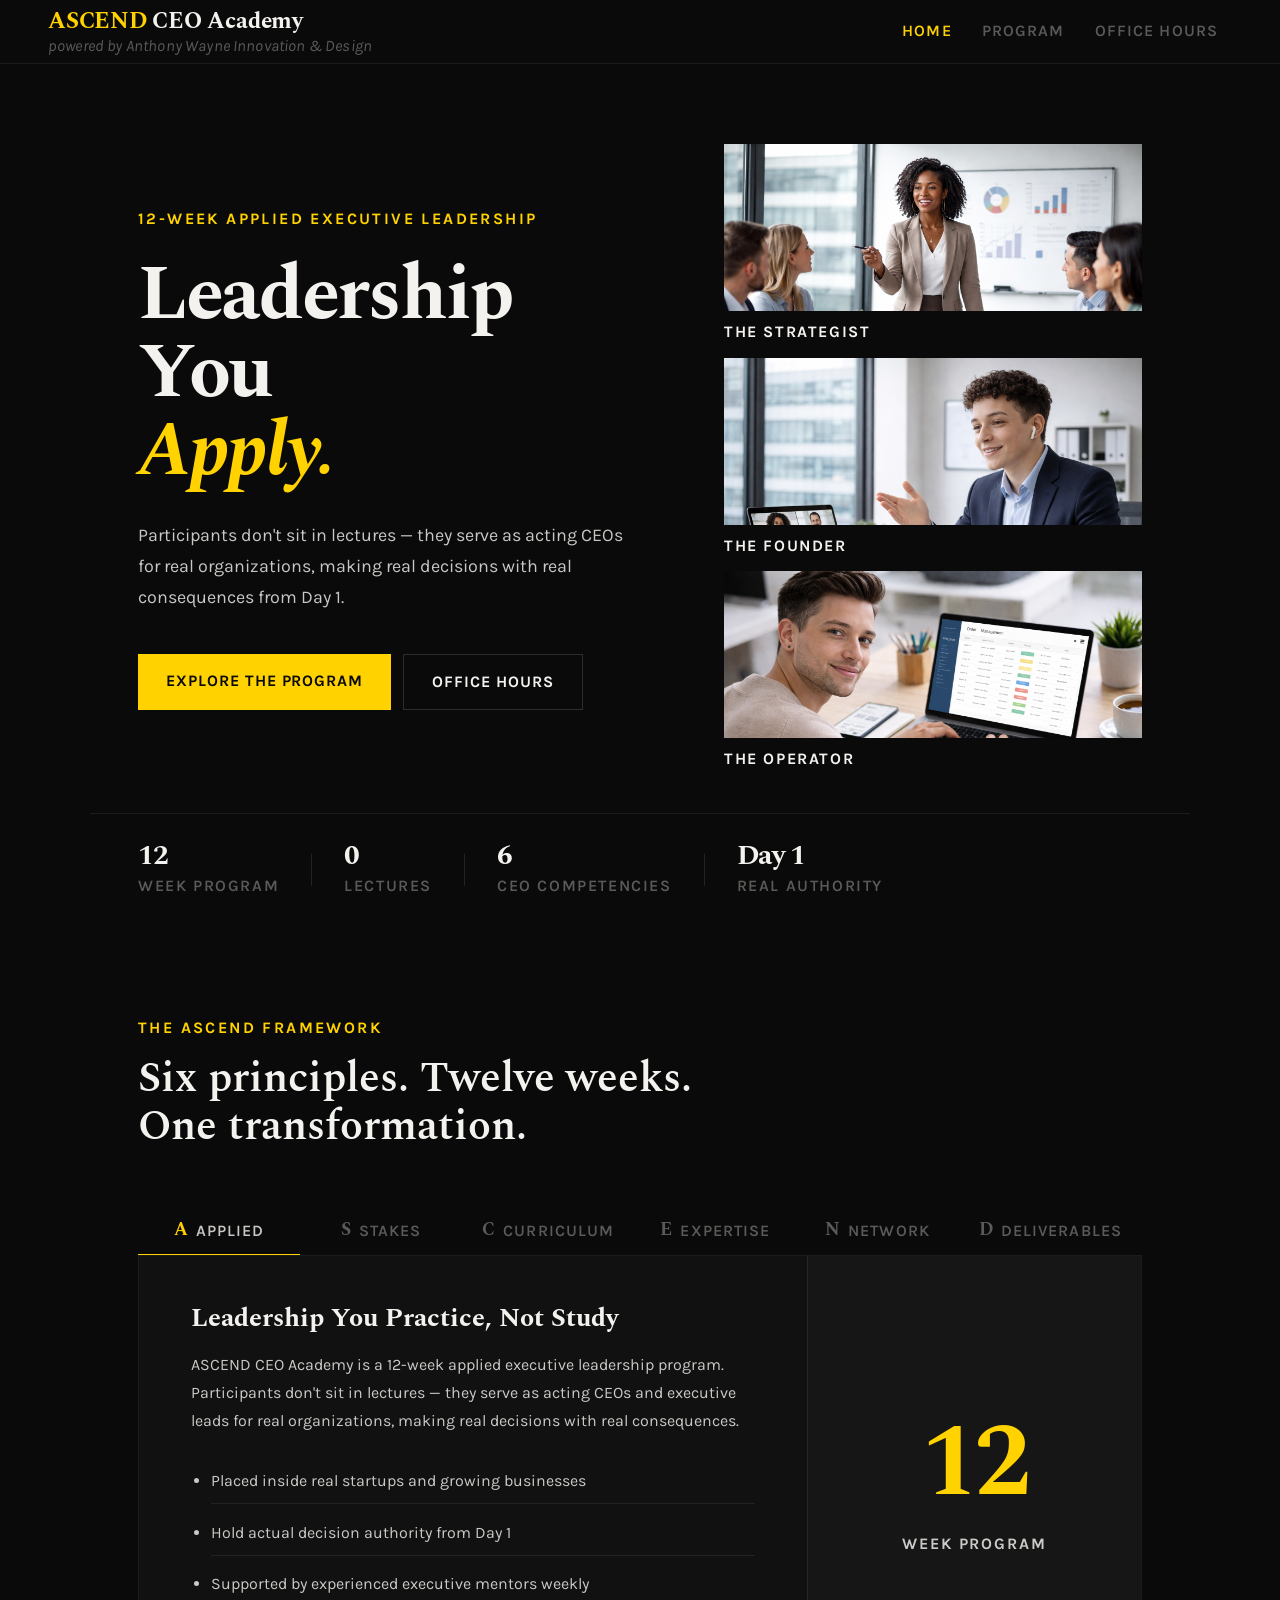
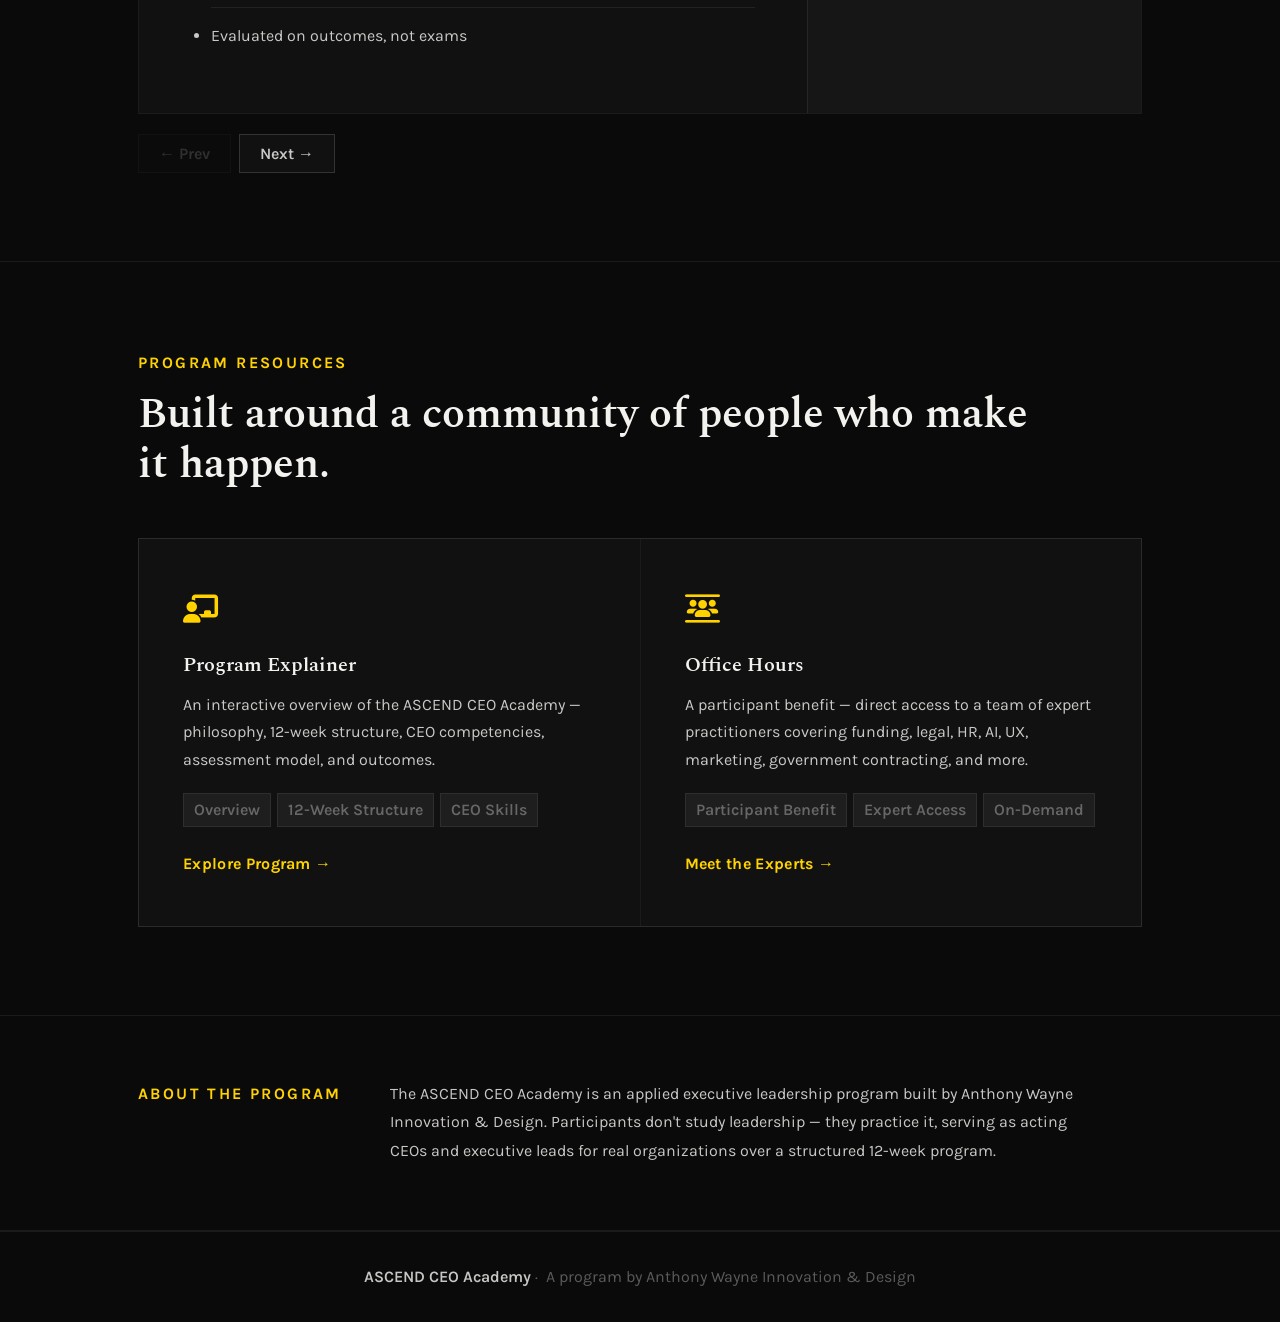
==== commit 20dd280d: "removed non-profit" ====
--- a/index.html
+++ b/index.html
@@ -91,7 +91,7 @@
             <h3>Leadership You Practice, Not&nbsp;Study</h3>
             <p>ASCEND CEO Academy is a 12-week applied executive leadership program. Participants don't sit in lectures — they serve as acting CEOs and executive leads for real organizations, making real decisions with real consequences.</p>
             <ul>
-              <li>Placed inside real startups, nonprofits, and growing businesses</li>
+              <li>Placed inside real startups and growing businesses</li>
               <li>Hold actual decision authority from Day 1</li>
               <li>Supported by experienced executive mentors weekly</li>
               <li>Evaluated on outcomes, not exams</li>
